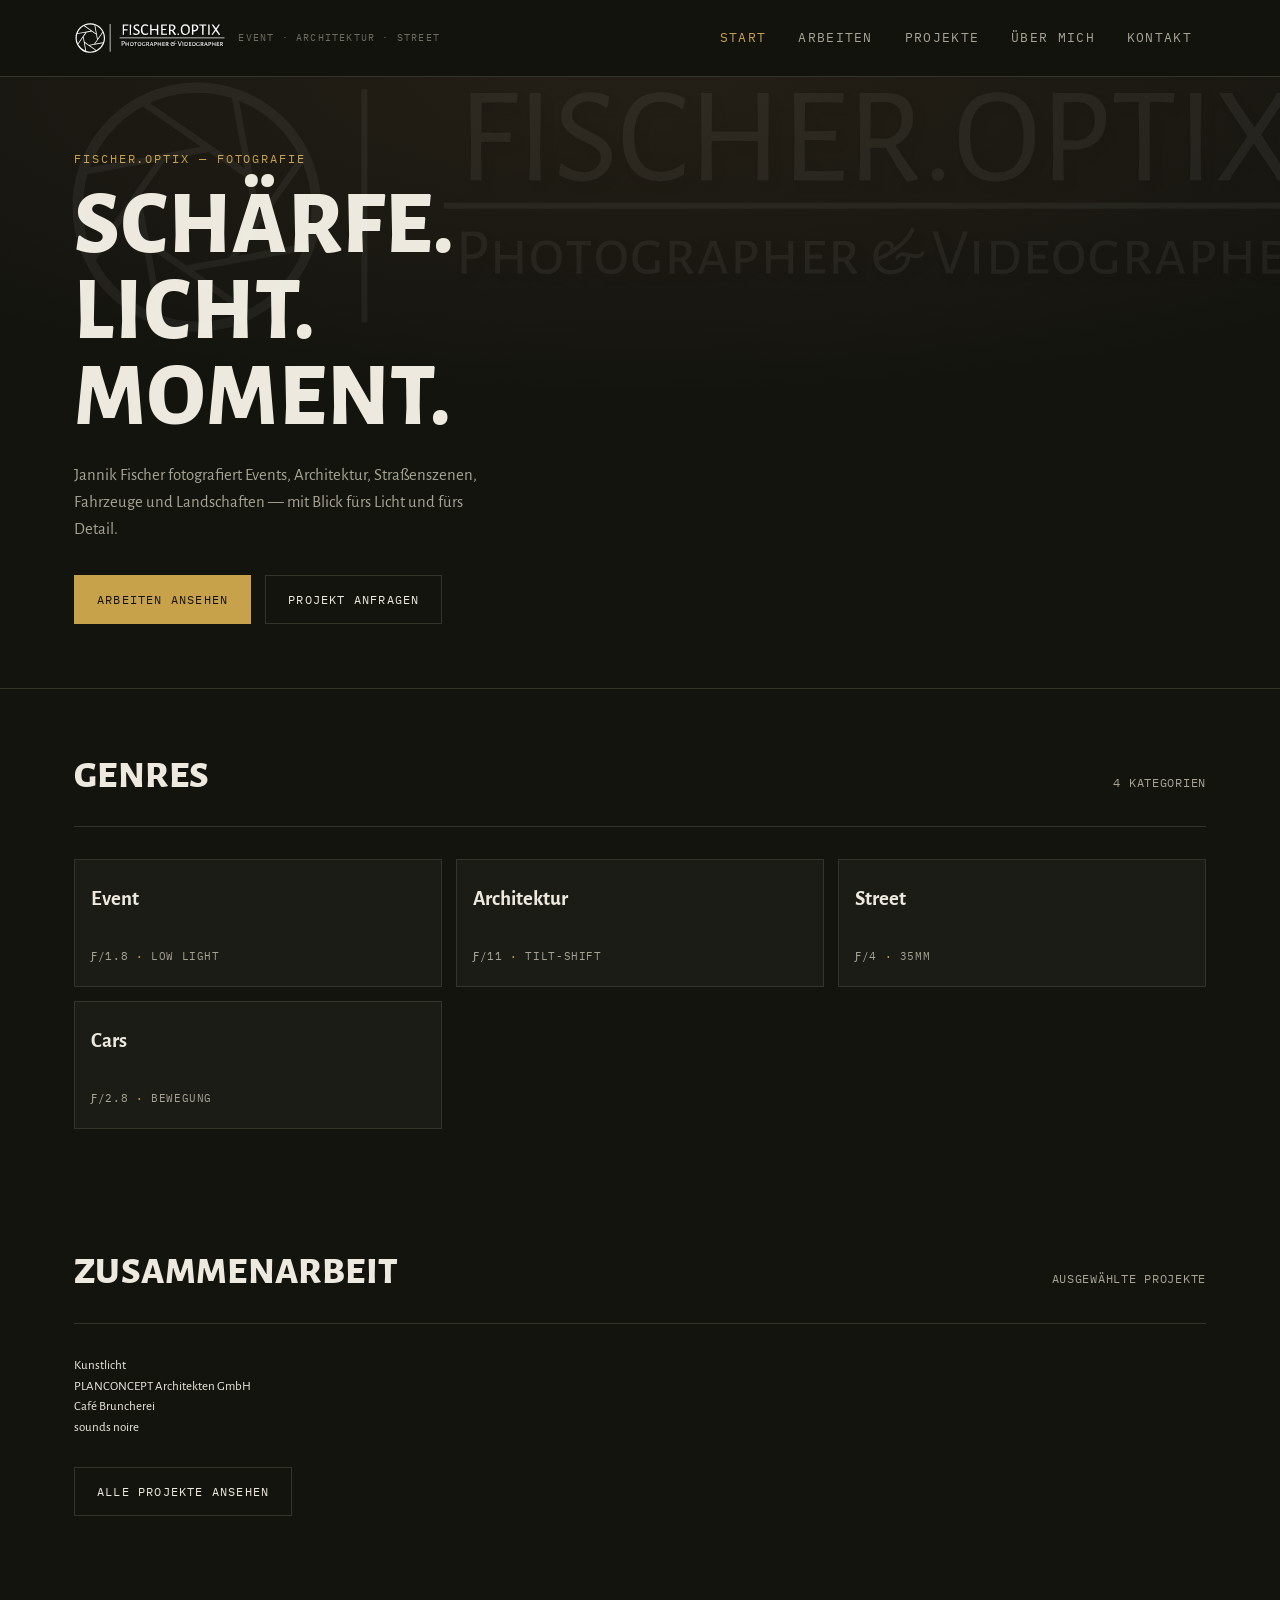
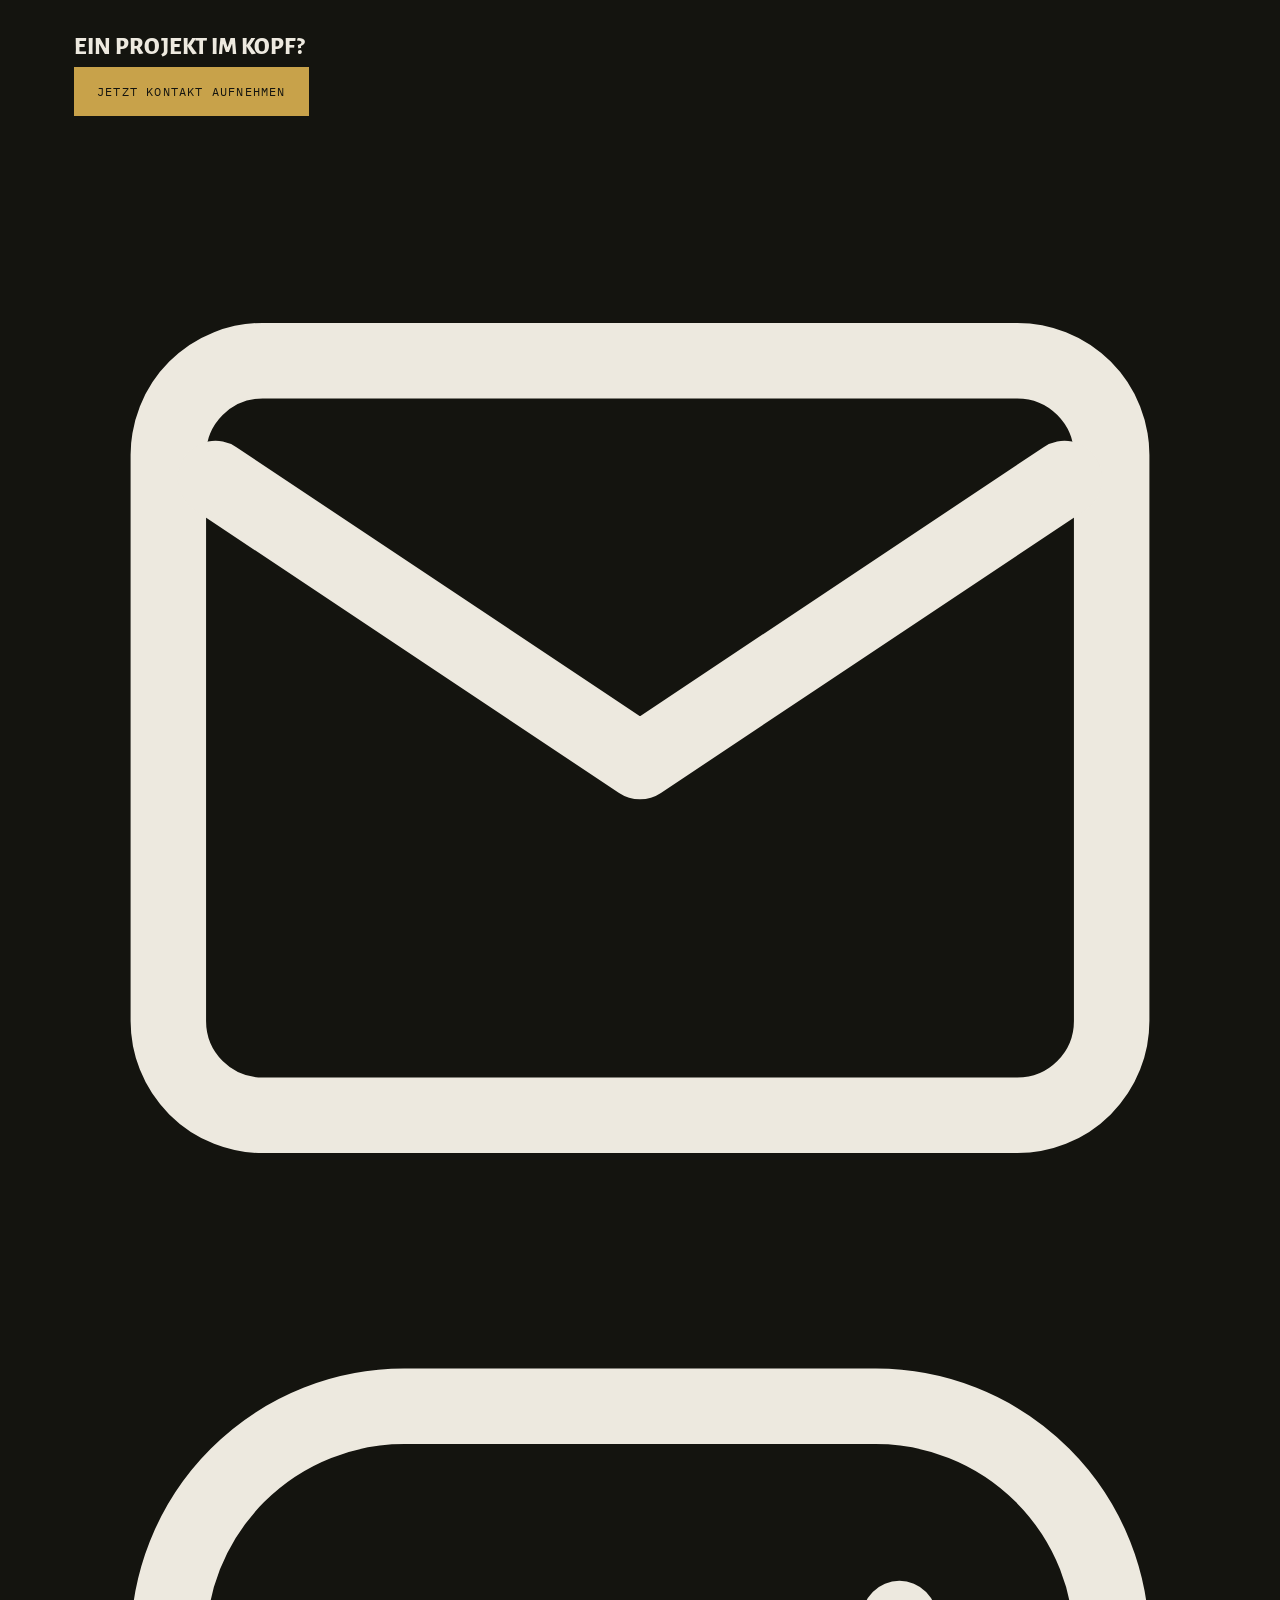
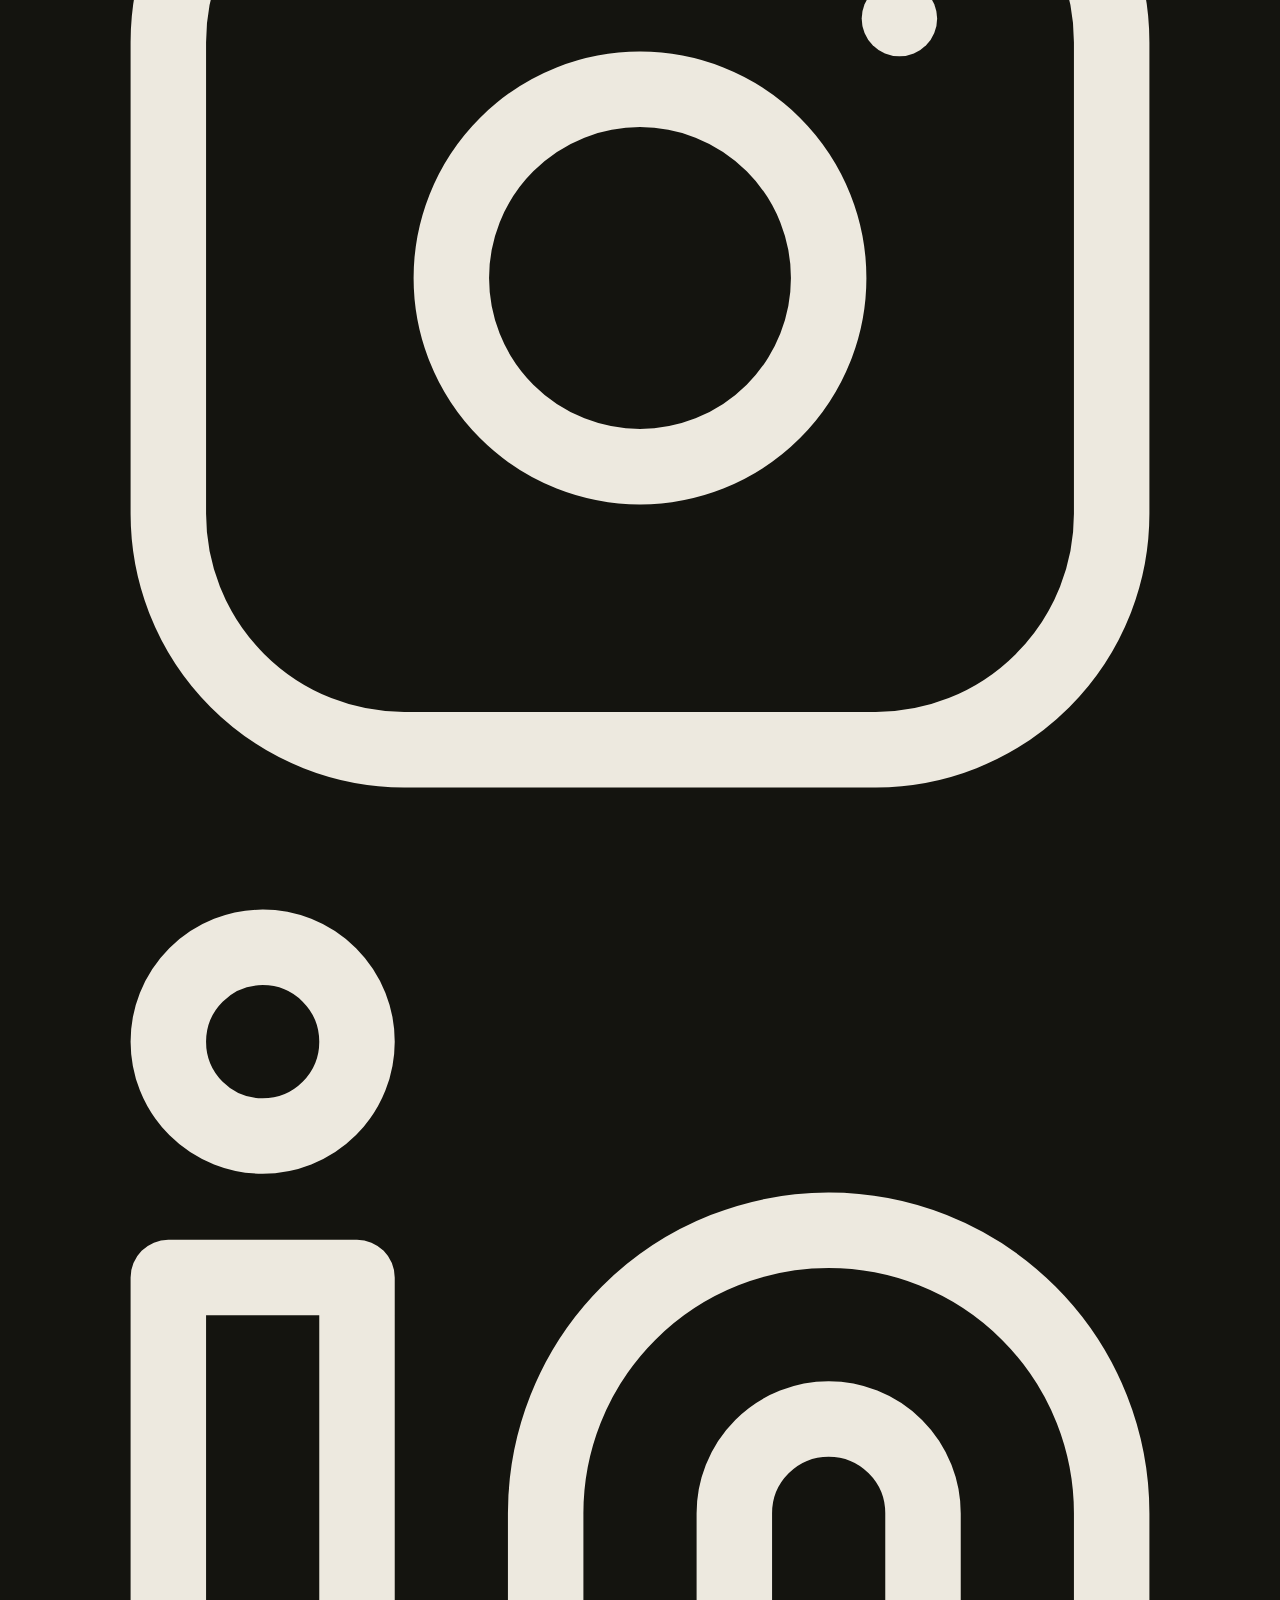
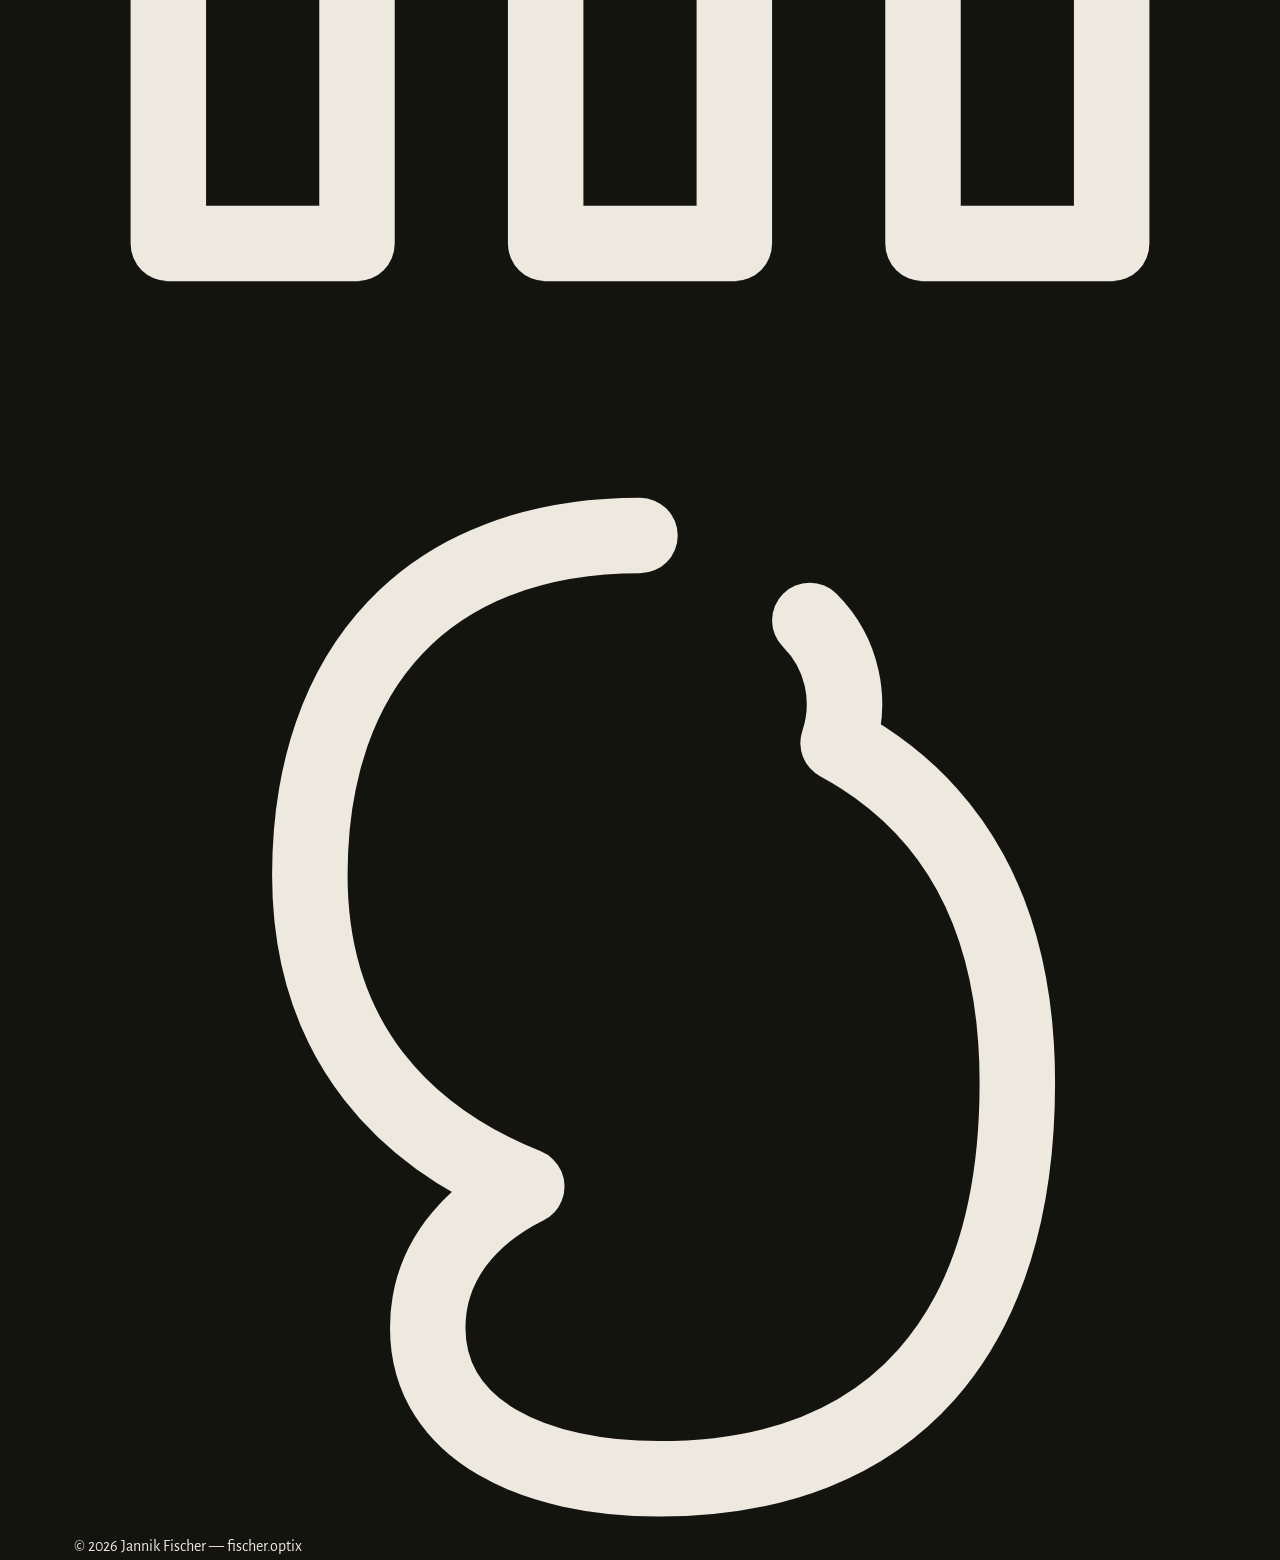
==== index.html @ 1a3ceac9 "Add files via upload" ====
<!doctype html>
<html lang="de">
<head>
  <meta charset="utf-8">
  <meta name="viewport" content="width=device-width, initial-scale=1">
  <title>fischer.optix — Fotografie von Jannik Fischer</title>
  <meta name="description" content="fischer.optix — Fotografie von Jannik Fischer: Event, Architektur, Street und Cars.">
  <link rel="preconnect" href="https://fonts.googleapis.com">
  <link rel="preconnect" href="https://fonts.gstatic.com" crossorigin>
  <link href="https://fonts.googleapis.com/css2?family=Alegreya+Sans:ital,wght@0,100;0,300;0,400;0,500;0,700;0,800;0,900;1,400&family=IBM+Plex+Mono:wght@400;500&display=swap" rel="stylesheet">
  <link rel="stylesheet" href="css/style.css">
</head>
<body>

  <header class="site-header">
    <div class="container">
      <a href="index.html" class="brand">
        <img class="brand-logo" src="images/logo.svg" alt="fischer.optix">
        <span class="brand-text">
          <span class="brand-tag">Event · Architektur · Street</span>
        </span>
      </a>
      <button class="nav-toggle" aria-expanded="false" aria-controls="site-nav">
        <span class="bars" aria-hidden="true"></span> Menü
      </button>
      <nav class="site-nav" id="site-nav">
        <ul>
          <li><a href="index.html" aria-current="page">Start</a></li>
          <li><a href="arbeiten.html">Arbeiten</a></li>
          <li><a href="projekte.html">Projekte</a></li>
          <li><a href="ueber-mich.html">Über mich</a></li>
          <li><a href="kontakt.html">Kontakt</a></li>
        </ul>
      </nav>
    </div>
  </header>

  <main>
    <section class="hero">
      <img class="brand-logo brand-logo--ghost" src="images/logo.svg" alt="" aria-hidden="true">
      <div class="container">
        <span class="eyebrow">fischer.optix — Fotografie</span>
        <h1>Schärfe.<br>Licht.<br>Moment.</h1>
        <p class="lede">Jannik Fischer fotografiert Events, Architektur, Straßenszenen, Fahrzeuge und Landschaften — mit Blick fürs Licht und fürs Detail.</p>
        <div class="btn-row">
          <a href="arbeiten.html" class="btn">Arbeiten ansehen</a>
          <a href="kontakt.html" class="btn btn--ghost">Projekt anfragen</a>
        </div>
      </div>
    </section>

    <section>
      <div class="container">
        <div class="section-head">
          <h2>Genres</h2>
          <span class="spec-tag">4 Kategorien</span>
        </div>
        <div class="genre-grid">
          <a class="genre-card reveal" href="arbeiten.html#event" data-preview='["images/event-karl-lauterbach-csd-koeln.jpg","images/event-ness-csd-koeln.jpg","images/event-blackbirds-toys2masters-01.jpg","images/event-blackbirds-toys2masters-02.jpg","images/event-blackbirds-toys2masters-03.jpg","images/event-studentstation-hamm-01.jpg","images/event-studentstation-hamm-02.jpg"]'>
            <span class="genre-card-media" aria-hidden="true"></span>
            <span class="name">Event</span>
            <span class="spec-tag">ƒ/1.8 <em>·</em> Low Light</span>
          </a>
          <a class="genre-card reveal" href="arbeiten.html#architektur" data-preview='["images/amsterdam-koeniglicher-palast.jpg","images/duesseldorf-rheinkniebruecke.jpg"]'>
            <span class="genre-card-media" aria-hidden="true"></span>
            <span class="name">Architektur</span>
            <span class="spec-tag">ƒ/11 <em>·</em> Tilt-Shift</span>
          </a>
          <a class="genre-card reveal" href="arbeiten.html#street" data-preview='["images/street-duesseldorf-kreuzherrenkirche.jpg","images/street-linie-3.jpg","images/street-rheinkirmes-01.jpg","images/street-rheinkirmes-02.jpg","images/street-alkmaar-01.jpg","images/street-alkmaar-02.jpg"]'>
            <span class="genre-card-media" aria-hidden="true"></span>
            <span class="name">Street</span>
            <span class="spec-tag">ƒ/4 <em>·</em> 35mm</span>
          </a>
          <a class="genre-card reveal" href="arbeiten.html#cars" data-preview='["images/cars-ford-gt.jpg","images/cars-toyota-mr2.jpg","images/cars-porsche-taycan.jpg","images/cars-spa-ferrari-296-gt3-777.jpg","images/cars-spa-ferrari-296-gt3-25.jpg","images/cars-spa-mclaren-720s-gt3-88.jpg","images/cars-spa-porsche-911-gt3r-911.jpg"]'>
            <span class="genre-card-media" aria-hidden="true"></span>
            <span class="name">Cars</span>
            <span class="spec-tag">ƒ/2.8 <em>·</em> Bewegung</span>
          </a>
        </div>
      </div>
    </section>

    <section>
      <div class="container">
        <div class="section-head">
          <h2>Zusammenarbeit</h2>
          <span class="spec-tag">Ausgewählte Projekte</span>
        </div>
        <ul class="footer-links reveal" style="gap: 28px; font-size: 13px;">
          <li>Kunstlicht</li>
          <li>PLANCONCEPT Architekten GmbH</li>
          <li>Café Bruncherei</li>
          <li>sounds noire</li>
        </ul>
        <div class="btn-row" style="margin-top: 28px;">
          <a href="projekte.html" class="btn btn--ghost">Alle Projekte ansehen</a>
        </div>
      </div>
    </section>

    <section class="cta-band">
      <div class="container">
        <h2>Ein Projekt im Kopf?</h2>
        <div class="btn-row">
          <a href="kontakt.html" class="btn">Jetzt Kontakt aufnehmen</a>
        </div>
      </div>
    </section>
  </main>

  <footer class="site-footer">
    <div class="container">
      <div class="footer-row">
        <div class="footer-links">
          <a href="mailto:info@fischer-optix.de" class="icon-link" aria-label="E-Mail"><svg class="icon" viewBox="0 0 24 24" fill="none" stroke="currentColor" stroke-width="1.6" stroke-linecap="round" stroke-linejoin="round" aria-hidden="true"><rect x="2" y="4" width="20" height="16" rx="2"/><path d="M3 6.5l9 6 9-6"/></svg></a>
          <a href="https://www.instagram.com/fischer.optix?igsh=MXhxdDRrNzY1bGJiaA%3D%3D&utm_source=qr" target="_blank" rel="noopener" aria-label="Instagram" class="icon-link"><svg class="icon" viewBox="0 0 24 24" fill="none" stroke="currentColor" stroke-width="1.6" stroke-linecap="round" stroke-linejoin="round" aria-hidden="true"><rect x="2" y="2" width="20" height="20" rx="5"/><circle cx="12" cy="12" r="4"/><line x1="17.5" y1="6.5" x2="17.5" y2="6.5"/></svg></a>
          <a href="https://www.linkedin.com/in/jannik-fischer-54ba6223a" target="_blank" rel="noopener" aria-label="LinkedIn" class="icon-link"><svg class="icon" viewBox="0 0 24 24" fill="none" stroke="currentColor" stroke-width="1.6" stroke-linecap="round" stroke-linejoin="round" aria-hidden="true"><path d="M16 8a6 6 0 0 1 6 6v7h-4v-7a2 2 0 0 0-4 0v7h-4v-7a6 6 0 0 1 6-6z"/><rect x="2" y="9" width="4" height="12"/><circle cx="4" cy="4" r="2"/></svg></a>
          <a href="https://www.threads.com/@fischer.optix?igshid=NTc4MTIwNjQ2YQ==" target="_blank" rel="noopener" aria-label="Threads" class="icon-link"><svg class="icon" viewBox="0 0 24 24" fill="none" stroke="currentColor" stroke-width="1.6" stroke-linecap="round" stroke-linejoin="round" aria-hidden="true"><path d="M12 3c-4.5 0-7 2.8-7 7.2 0 3.6 2.1 5.6 4.6 6.6-1.2.6-2.1 1.6-2.1 3 0 2.2 2.3 3.2 4.9 3.2 5 0 7.6-3.1 7.6-8.4 0-3.6-1.4-5.9-3.8-7.2.3-.9.1-1.9-.6-2.6"/></svg></a>
        </div>
        <div class="footer-fine">© 2026 Jannik Fischer — fischer.optix</div>
      </div>
    </div>
  </footer>

  <script src="js/main.js"></script>
</body>
</html>
---- css/style.css ----
/* ============================================
   FISCHER OPTIX — Stylesheet
   Design tokens
   ============================================ */
:root {
  --color-bg: #14140f;
  --color-bg-alt: #1c1c16;
  --color-bg-raised: #232219;
  --color-fg: #ede9df;
  --color-fg-dim: #a8a495;
  --color-fg-faint: #6f6c60;
  --color-accent: #c8a24a;
  --color-accent-dim: #8a723a;
  --color-line: #35342a;

  --font-display: "Alegreya Sans", -apple-system, BlinkMacSystemFont, sans-serif;
  --font-body: "Alegreya Sans", -apple-system, BlinkMacSystemFont, sans-serif;
  --font-mono: "IBM Plex Mono", "SFMono-Regular", Consolas, monospace;

  --container: 1180px;
  --gutter: 24px;
}

/* ============================================
   Reset
   ============================================ */
*, *::before, *::after { box-sizing: border-box; }
html { scroll-behavior: smooth; }
@media (prefers-reduced-motion: reduce) {
  html { scroll-behavior: auto; }
  *, *::before, *::after { animation-duration: 0.01ms !important; transition-duration: 0.01ms !important; }
}
body {
  margin: 0;
  background: var(--color-bg);
  color: var(--color-fg);
  font-family: var(--font-body);
  font-size: 16px;
  line-height: 1.6;
  -webkit-font-smoothing: antialiased;
}
img { max-width: 100%; display: block; }
a { color: inherit; text-decoration: none; }
ul { list-style: none; margin: 0; padding: 0; }
h1, h2, h3, h4 { margin: 0; font-family: var(--font-display); font-weight: 800; text-transform: uppercase; letter-spacing: 0.01em; }
p { margin: 0; }
button { font-family: inherit; }

.container {
  max-width: var(--container);
  margin: 0 auto;
  padding: 0 var(--gutter);
}

a:focus-visible, button:focus-visible {
  outline: 2px solid var(--color-accent);
  outline-offset: 3px;
}

/* ============================================
   Brand logo
   ============================================ */
.brand-logo {
  height: 30px;
  width: auto;
  display: block;
  transition: transform 0.5s cubic-bezier(.2,.8,.2,1);
}
a.brand:hover .brand-logo {
  transform: rotate(-6deg) scale(1.06);
}
.brand-logo--ghost {
  position: absolute;
  height: 420px;
  width: auto;
  opacity: 0.05;
  top: -80px;
  right: -60px;
  pointer-events: none;
}

/* ============================================
   Header / Nav
   ============================================ */
.site-header {
  position: sticky;
  top: 0;
  z-index: 40;
  background: rgba(20, 20, 15, 0.88);
  backdrop-filter: blur(6px);
  border-bottom: 1px solid var(--color-line);
}
.site-header .container {
  display: flex;
  align-items: center;
  justify-content: space-between;
  min-height: 76px;
}
.brand {
  display: flex;
  align-items: center;
  gap: 12px;
}
.brand-text {
  display: flex;
  flex-direction: column;
  line-height: 1.05;
}
.brand-name {
  font-family: var(--font-display);
  font-weight: 800;
  font-size: 22px;
  letter-spacing: 0.03em;
}
.brand-tag {
  font-family: var(--font-mono);
  font-size: 10px;
  letter-spacing: 0.12em;
  color: var(--color-fg-faint);
  text-transform: uppercase;
}
.nav-toggle {
  display: inline-flex;
  align-items: center;
  gap: 8px;
  background: none;
  border: 1px solid var(--color-line);
  color: var(--color-fg);
  padding: 8px 12px;
  font-family: var(--font-mono);
  font-size: 11px;
  letter-spacing: 0.1em;
  text-transform: uppercase;
  cursor: pointer;
}
.nav-toggle .bars { width: 16px; height: 10px; position: relative; }
.nav-toggle .bars::before, .nav-toggle .bars::after {
  content: "";
  position: absolute; left: 0; right: 0; height: 1.5px; background: var(--color-fg);
}
.nav-toggle .bars::before { top: 0; }
.nav-toggle .bars::after { bottom: 0; }

.site-nav {
  display: none;
}
.site-nav.is-open { display: block; }
.site-nav ul {
  display: flex;
  flex-direction: column;
  border-top: 1px solid var(--color-line);
}
.site-nav a {
  display: block;
  padding: 16px var(--gutter);
  font-family: var(--font-mono);
  font-size: 13px;
  letter-spacing: 0.1em;
  text-transform: uppercase;
  border-bottom: 1px solid var(--color-line);
  color: var(--color-fg-dim);
}
.site-nav a[aria-current="page"], .site-nav a:hover { color: var(--color-accent); }

@media (min-width: 860px) {
  .nav-toggle { display: none; }
  .site-nav { display: block; }
  .site-nav ul { flex-direction: row; border-top: none; gap: 4px; }
  .site-nav a { border-bottom: none; padding: 10px 14px; }
}

/* ============================================
   Buttons
   ============================================ */
.btn {
  display: inline-flex;
  align-items: center;
  gap: 10px;
  padding: 14px 22px;
  font-family: var(--font-mono);
  font-size: 12px;
  letter-spacing: 0.1em;
  text-transform: uppercase;
  border: 1px solid var(--color-accent);
  color: var(--color-bg);
  background: var(--color-accent);
  transition: transform 0.2s ease, background 0.2s ease, color 0.2s ease;
}
.btn:hover { background: transparent; color: var(--color-accent); }
.btn--ghost {
  background: transparent;
  color: var(--color-fg);
  border-color: var(--color-line);
}
.btn--ghost:hover { border-color: var(--color-accent); color: var(--color-accent); }
.btn-row { display: flex; flex-wrap: wrap; gap: 14px; }

/* ============================================
   Eyebrow / spec-tag (mono metadata labels)
   ============================================ */
.eyebrow {
  font-family: var(--font-mono);
  font-size: 12px;
  letter-spacing: 0.16em;
  text-transform: uppercase;
  color: var(--color-accent);
  display: block;
  margin-bottom: 14px;
}
.spec-tag {
  font-family: var(--font-mono);
  font-size: 12px;
  letter-spacing: 0.06em;
  color: var(--color-fg-dim);
  text-transform: uppercase;
}
.spec-tag em {
  font-style: normal;
  color: var(--color-accent);
}

/* ============================================
   Hero
   ============================================ */
.hero {
  position: relative;
  overflow: hidden;
  background: radial-gradient(ellipse 120% 80% at 50% 0%, #241f16 0%, var(--color-bg) 65%);
  padding: 72px 0 64px;
  border-bottom: 1px solid var(--color-line);
}
.hero h1 {
  font-size: clamp(2.6rem, 9vw, 5.6rem);
  line-height: 0.96;
  margin: 0 0 22px;
  max-width: 14ch;
}
.hero p.lede {
  font-size: 1.05rem;
  color: var(--color-fg-dim);
  max-width: 46ch;
  margin-bottom: 32px;
}
.page-hero {
  position: relative;
  overflow: hidden;
  padding: 56px 0 40px;
  border-bottom: 1px solid var(--color-line);
  background: radial-gradient(ellipse 120% 80% at 50% 0%, #201b13 0%, var(--color-bg) 65%);
}
.page-hero h1 { font-size: clamp(2.2rem, 7vw, 3.6rem); max-width: 18ch; }
.page-hero p.lede { color: var(--color-fg-dim); max-width: 56ch; margin-top: 16px; }

/* ============================================
   Sections / rhythm
   ============================================ */
section { padding: 56px 0; }
.section-head {
  display: flex;
  flex-wrap: wrap;
  align-items: baseline;
  justify-content: space-between;
  gap: 12px;
  margin-bottom: 32px;
  border-bottom: 1px solid var(--color-line);
  padding-bottom: 20px;
}
.section-head h2 { font-size: clamp(1.6rem, 4vw, 2.4rem); }

/* ============================================
   Genre grid (home + arbeiten index)
   ============================================ */
.genre-grid {
  display: grid;
  grid-template-columns: repeat(2, 1fr);
  gap: 14px;
}
@media (min-width: 640px) { .genre-grid { grid-template-columns: repeat(3, 1fr); } }

.genre-card {
  position: relative;
  overflow: hidden;
  border: 1px solid var(--color-line);
  background: var(--color-bg-alt);
  padding: 22px 16px;
  min-height: 128px;
  display: flex;
  flex-direction: column;
  justify-content: space-between;
  transition: border-color 0.25s ease, transform 0.25s ease;
}
.genre-card:hover { border-color: var(--color-accent); transform: translateY(-3px); }
.genre-card .name,
.genre-card .spec-tag { position: relative; z-index: 2; }
.genre-card .name { font-family: var(--font-display); font-weight: 700; font-size: 1.3rem; }
.genre-card .spec-tag { font-size: 10.5px; }

/* Hover image preview layer */
.genre-card-media {
  position: absolute;
  inset: 0;
  z-index: 1;
  background-color: var(--color-bg-alt);
  background-size: cover;
  background-position: center;
  opacity: 0;
  transition: opacity 0.4s ease;
  pointer-events: none;
}
.genre-card-media::after {
  content: "";
  position: absolute;
  inset: 0;
  background: linear-gradient(to top, rgba(20,20,15,0.86) 0%, rgba(20,20,15,0.45) 45%, rgba(20,20,15,0.55) 100%);
}
.genre-card.is-previewing .genre-card-media { opacity: 1; }

/* ============================================
   Placeholder frame (contact-sheet register marks)
   ============================================ */
.frame {
  position: relative;
  aspect-ratio: 4 / 5;
  background-color: var(--color-bg-alt);
  display: flex;
  align-items: center;
  justify-content: center;
  text-align: center;
  padding: 14px;
  background-image:
    linear-gradient(var(--color-line) 2px, transparent 2px),
    linear-gradient(90deg, var(--color-line) 2px, transparent 2px),
    linear-gradient(var(--color-line) 2px, transparent 2px),
    linear-gradient(90deg, var(--color-line) 2px, transparent 2px),
    linear-gradient(var(--color-line) 2px, transparent 2px),
    linear-gradient(90deg, var(--color-line) 2px, transparent 2px),
    linear-gradient(var(--color-line) 2px, transparent 2px),
    linear-gradient(90deg, var(--color-line) 2px, transparent 2px);
  background-repeat: no-repeat;
  background-size:
    16px 2px, 2px 16px, 16px 2px, 2px 16px,
    16px 2px, 2px 16px, 16px 2px, 2px 16px;
  background-position:
    top 14px left 14px, top 14px left 14px,
    top 14px right 14px, top 14px right 14px,
    bottom 14px left 14px, bottom 14px left 14px,
    bottom 14px right 14px, bottom 14px right 14px;
}
.frame--wide { aspect-ratio: 16 / 10; }
.frame--square { aspect-ratio: 1 / 1; }
.frame--portrait { aspect-ratio: 2 / 3; }
.frame .frame-label {
  font-family: var(--font-mono);
  font-size: 10.5px;
  letter-spacing: 0.08em;
  text-transform: uppercase;
  color: var(--color-fg-faint);
}
.frame img {
  position: absolute;
  inset: 0;
  width: 100%;
  height: 100%;
  object-fit: cover;
}
.frame-caption {
  position: absolute;
  z-index: 2;
  bottom: 14px;
  left: 14px;
  right: 14px;
  font-family: var(--font-mono);
  font-size: 10.5px;
  letter-spacing: 0.06em;
  text-transform: uppercase;
  color: var(--color-fg);
  background: rgba(20, 20, 15, 0.72);
  padding: 5px 8px;
  display: inline-block;
  width: fit-content;
}
a.frame-caption:hover { color: var(--color-accent); }
.frame-grid {

/* ============================================
   Work sections (Arbeiten)
   ============================================ */
.work-nav {
  position: sticky;
  top: 76px;
  z-index: 30;
  background: var(--color-bg);
  border-bottom: 1px solid var(--color-line);
  overflow-x: auto;
  white-space: nowrap;
}
.work-nav .container { display: flex; gap: 6px; padding-top: 12px; padding-bottom: 12px; }
.work-nav button {
  background: transparent;
  border: 1px solid var(--color-line);
  color: var(--color-fg-dim);
  font-family: var(--font-mono);
  font-size: 11px;
  letter-spacing: 0.08em;
  text-transform: uppercase;
  padding: 8px 14px;
  cursor: pointer;
  flex: none;
}
.work-nav button:hover { color: var(--color-fg); }
.work-nav button.is-active { color: var(--color-bg); background: var(--color-accent); border-color: var(--color-accent); }

.work-section { padding: 48px 0; border-bottom: 1px solid var(--color-line); }
.work-section:last-child { border-bottom: none; }
.work-section .section-head h2 { font-size: clamp(1.8rem, 5vw, 3rem); }

/* ============================================
   Collaboration / project blocks (Projekte page)
   ============================================ */
.project-block {
  display: grid;
  gap: 28px;
  padding: 48px 0;
  border-bottom: 1px solid var(--color-line);
}
.project-block:last-child { border-bottom: none; }
@media (min-width: 860px) {
  .project-block { grid-template-columns: 1fr 1fr; align-items: center; gap: 48px; }
  .project-block--reverse .project-media { order: 2; }
}
.project-copy h3 { font-size: clamp(1.5rem, 4vw, 2.2rem); margin-bottom: 14px; }
.project-copy p { color: var(--color-fg-dim); margin-bottom: 18px; }
.project-copy .btn-row { margin-top: 6px; }
.video-frame {
  position: relative;
  width: 100%;
  aspect-ratio: 16 / 9;
  border: 1px solid var(--color-line);
  background: var(--color-bg-alt);
}
.video-frame iframe { width: 100%; height: 100%; border: 0; }

/* ============================================
   Project photo galleries (Projekte page)
   ============================================ */
.project-full {
  padding: 48px 0;
  border-bottom: 1px solid var(--color-line);
}
.project-full:last-child { border-bottom: none; }
.project-full-head { max-width: 68ch; margin-bottom: 24px; }
.project-full-head h3 { font-size: clamp(1.5rem, 4vw, 2.2rem); margin-bottom: 14px; }
.project-full-head p { color: var(--color-fg-dim); margin-bottom: 14px; }
.photo-grid {
  display: grid;
  grid-template-columns: repeat(2, 1fr);
  gap: 10px;
}
@media (min-width: 640px) { .photo-grid { grid-template-columns: repeat(3, 1fr); } }
.photo-grid img {
  width: 100%;
  height: 100%;
  aspect-ratio: 4 / 5;
  object-fit: cover;
  display: block;
  border: 1px solid var(--color-line);
}
.photo-grid img:nth-child(3n+1) { aspect-ratio: 1 / 1; }

.partner-logos {
  display: flex;
  flex-wrap: wrap;
  align-items: center;
  gap: 48px;
}
.partner-logos a {
  display: inline-flex;
  align-items: center;
  opacity: 0.72;
  transition: opacity 0.2s ease;
}
.partner-logos a:hover { opacity: 1; }
.partner-logos img {
  height: 34px;
  width: auto;
  display: block;
}

/* ============================================
   About page
   ============================================ */
.about-layout {
  display: grid;
  gap: 32px;
}
@media (min-width: 860px) {
  .about-layout { grid-template-columns: 0.8fr 1.2fr; align-items: start; gap: 56px; }
}
.about-copy p { margin-bottom: 18px; color: var(--color-fg-dim); }
.draft-flag {
  display: inline-block;
  font-family: var(--font-mono);
  font-size: 10.5px;
  letter-spacing: 0.1em;
  text-transform: uppercase;
  color: var(--color-bg);
  background: var(--color-accent);
  padding: 3px 8px;
  margin-bottom: 16px;
}
.skills-list {
  margin-top: 28px;
  border-top: 1px solid var(--color-line);
  padding-top: 20px;
}
.skills-list li {
  display: flex;
  justify-content: space-between;
  padding: 10px 0;
  border-bottom: 1px solid var(--color-line);
  font-family: var(--font-mono);
  font-size: 12.5px;
  letter-spacing: 0.04em;
  text-transform: uppercase;
  color: var(--color-fg-dim);
}
.skills-list li span:last-child { color: var(--color-accent); }

/* ============================================
   Contact page
   ============================================ */
.contact-grid {
  display: grid;
  gap: 40px;
}
@media (min-width: 860px) {
  .contact-grid { grid-template-columns: 1fr 1fr; }
}
.contact-card {
  border: 1px solid var(--color-line);
  padding: 28px;
  background: var(--color-bg-alt);
}
.contact-email {
  font-family: var(--font-display);
  font-weight: 700;
  font-size: clamp(1.4rem, 4vw, 2rem);
  word-break: break-word;
  color: var(--color-accent);
  display: inline-block;
  margin: 10px 0 20px;
}
.social-list { display: flex; flex-direction: column; gap: 10px; margin-top: 8px; }
.social-list a {
  font-family: var(--font-mono);
  font-size: 13px;
  letter-spacing: 0.06em;
  text-transform: uppercase;
  color: var(--color-fg-dim);
  border-bottom: 1px solid var(--color-line);
  padding-bottom: 10px;
}
.social-list a:hover { color: var(--color-accent); }

.contact-form { display: flex; flex-direction: column; gap: 16px; }
.field { display: flex; flex-direction: column; gap: 8px; }
.field label {
  font-family: var(--font-mono);
  font-size: 11px;
  letter-spacing: 0.08em;
  text-transform: uppercase;
  color: var(--color-fg-dim);
}
.field input, .field textarea {
  background: var(--color-bg);
  border: 1px solid var(--color-line);
  color: var(--color-fg);
  padding: 12px 14px;
  font-family: var(--font-body);
  font-size: 15px;
}
.field input:focus, .field textarea:focus { outline: none; border-color: var(--color-accent); }
.form-note { font-size: 12.5px; color: var(--color-fg-faint); }

.icon-link {
  display: inline-flex;
  align-items: center;
  gap: 8px;
}
.icon {
  width: 15px;
  height: 15px;
  flex-shrink: 0;
}
.footer-links .icon-link { padding: 2px 0; }
.footer-links .icon { width: 14px; height: 14px; }

/* ============================================
   Gallery preview (homepage)
   ============================================ */
/* ============================================
   CTA band
   ============================================ */
.cta-band {
  border-top: 1px solid var(--color-line);
  border-bottom: 1px solid var(--color-line);
  padding: 56px 0;
  text-align: left;
}
.cta-band h2 { font-size: clamp(1.8rem, 6vw, 3.2rem); max-width: 16ch; margin-bottom: 22px; }

/* ============================================
   Footer
   ============================================ */
.site-footer { padding: 40px 0; }
.site-footer .container {
  display: flex;
  flex-direction: column;
  gap: 20px;
  border-top: 1px solid var(--color-line);
  padding-top: 28px;
}
.footer-row { display: flex; flex-wrap: wrap; justify-content: space-between; gap: 16px; }
.footer-links { display: flex; flex-wrap: wrap; gap: 18px; }
.footer-links a {
  font-family: var(--font-mono);
  font-size: 12px;
  letter-spacing: 0.06em;
  text-transform: uppercase;
  color: var(--color-fg-dim);
}
.footer-links a:hover { color: var(--color-accent); }
.footer-fine { font-family: var(--font-mono); font-size: 11px; color: var(--color-fg-faint); }

/* ============================================
   Reveal-on-scroll
   ============================================ */
.reveal { opacity: 0; transform: translateY(16px); transition: opacity 0.6s ease, transform 0.6s ease; }
.reveal.is-visible { opacity: 1; transform: translateY(0); }
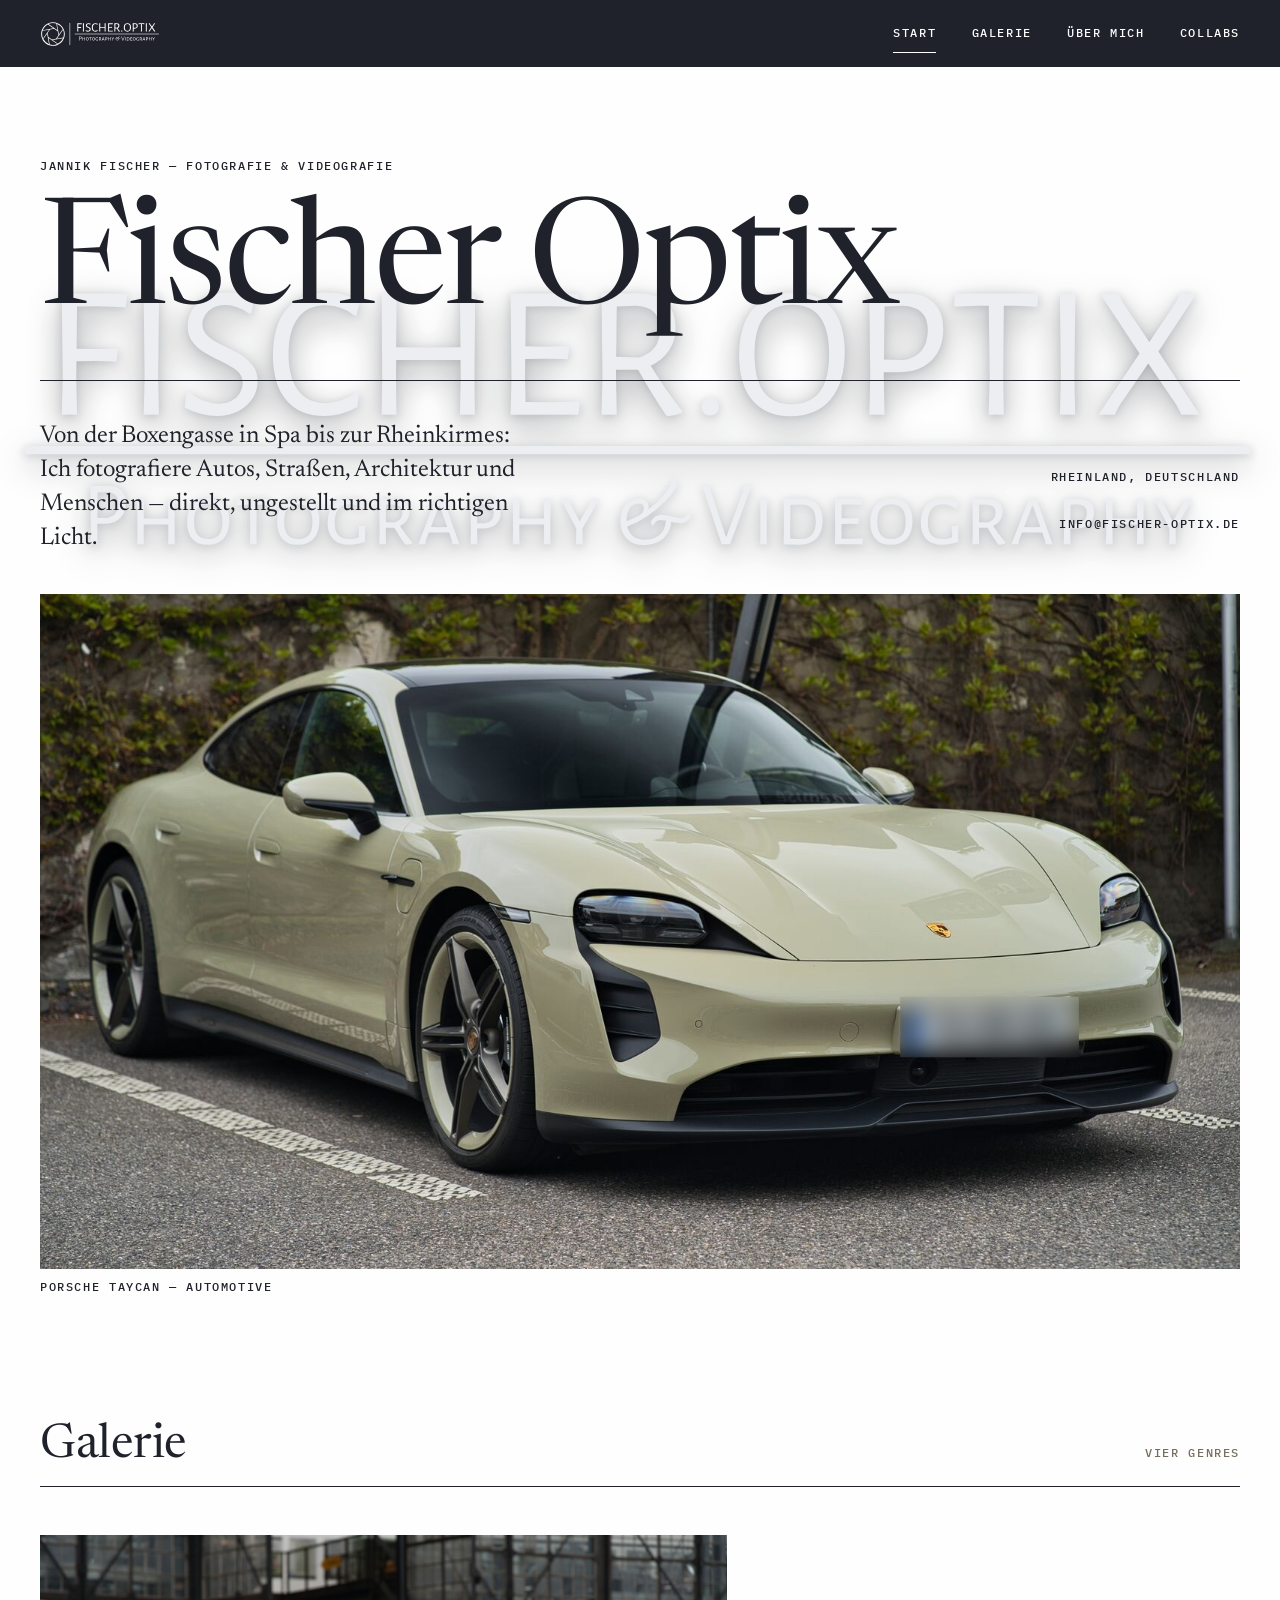
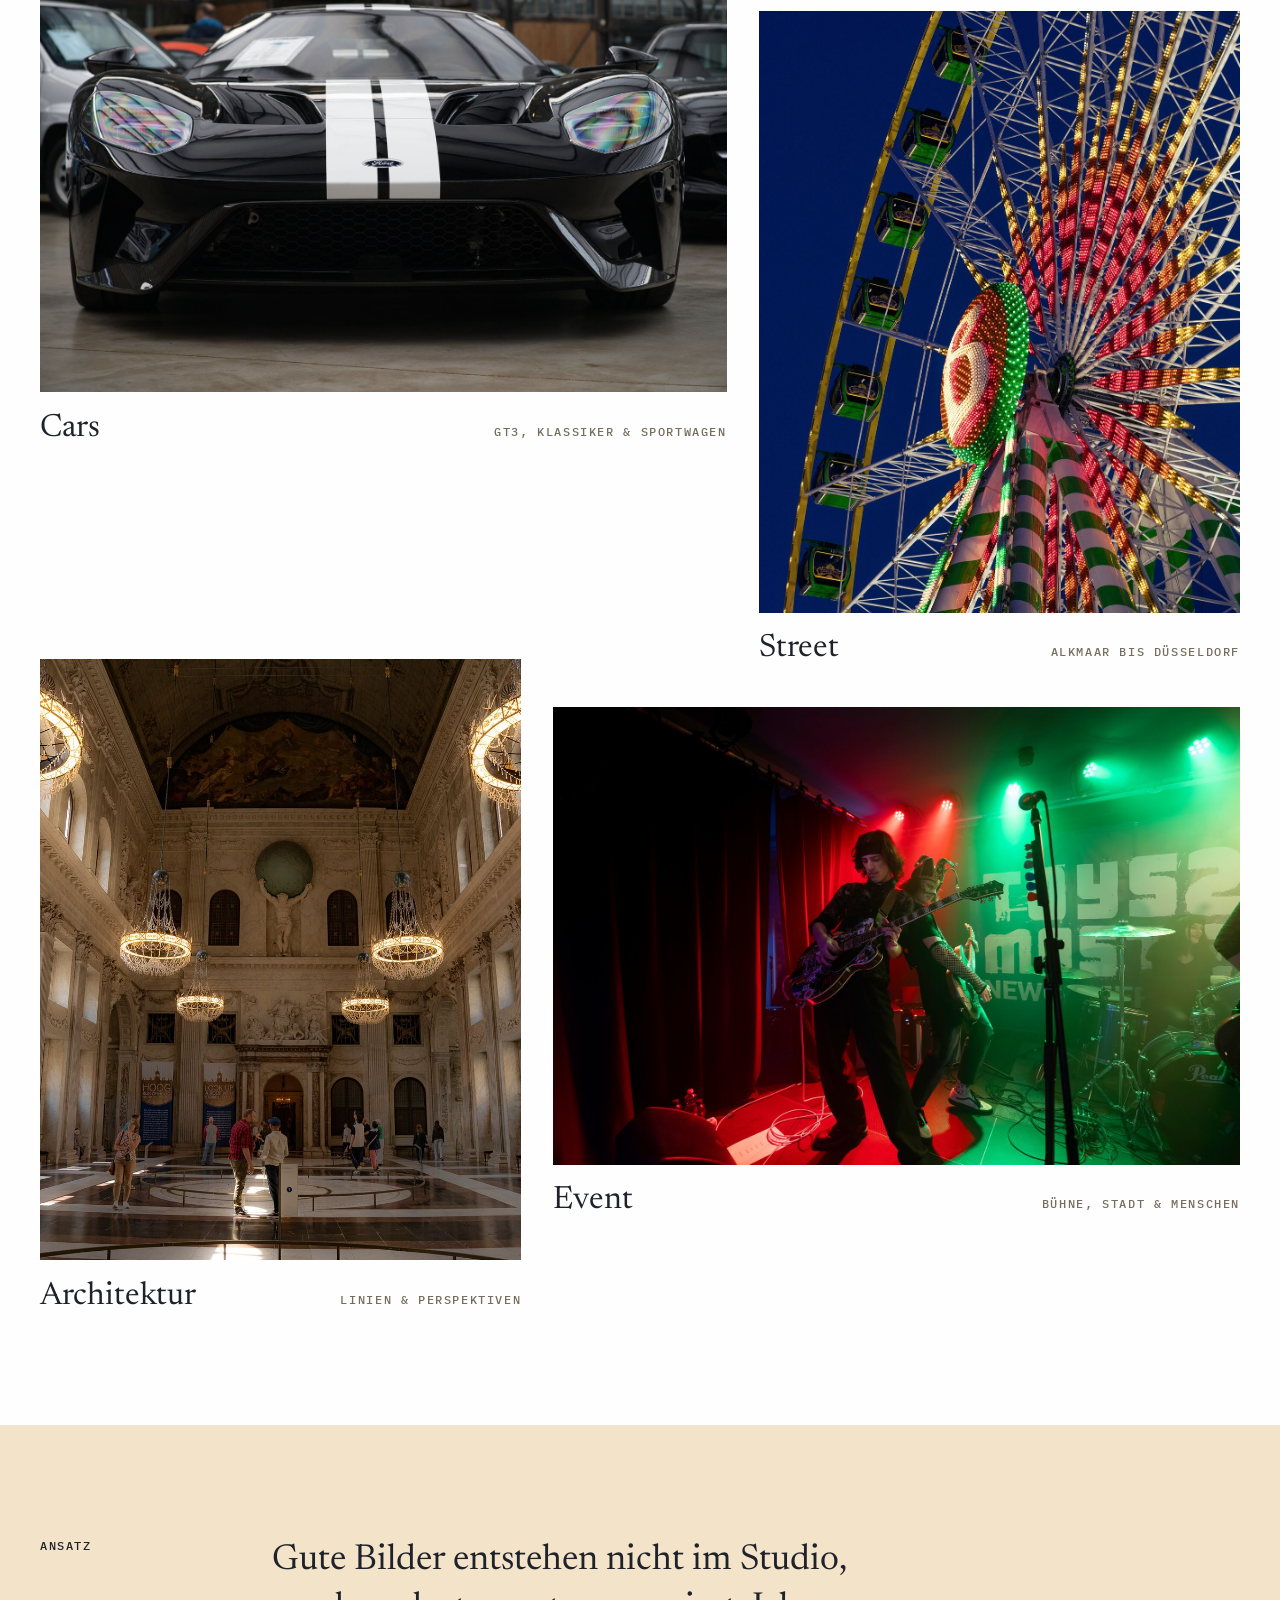
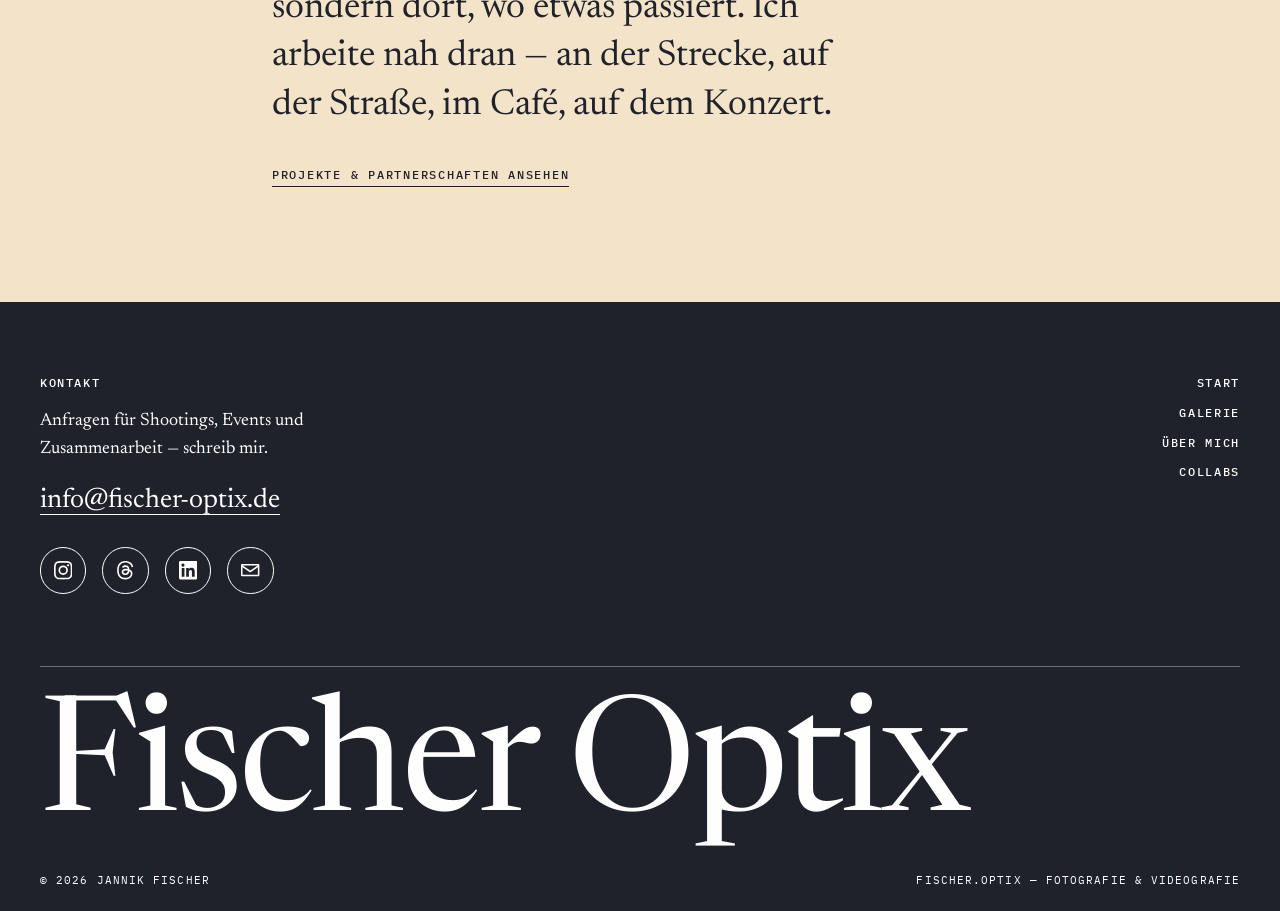
==== commit 73cf00f8: "Add files via upload" ====
--- a/index.html
+++ b/index.html
@@ -1,127 +1,160 @@
-<!doctype html>
+<!DOCTYPE html>
 <html lang="de">
 <head>
   <meta charset="utf-8">
   <meta name="viewport" content="width=device-width, initial-scale=1">
-  <title>fischer.optix — Fotografie von Jannik Fischer</title>
-  <meta name="description" content="fischer.optix — Fotografie von Jannik Fischer: Event, Architektur, Street und Cars.">
+  <title>Fischer Optix — Fotografie &amp; Videografie | Jannik Fischer</title>
+  <meta name="description" content="Fischer Optix — Fotografie und Videografie von Jannik Fischer. Cars, Street, Architektur und Events, von der Boxengasse in Spa bis zur Rheinkirmes.">
   <link rel="preconnect" href="https://fonts.googleapis.com">
   <link rel="preconnect" href="https://fonts.gstatic.com" crossorigin>
-  <link href="https://fonts.googleapis.com/css2?family=Alegreya+Sans:ital,wght@0,100;0,300;0,400;0,500;0,700;0,800;0,900;1,400&family=IBM+Plex+Mono:wght@400;500&display=swap" rel="stylesheet">
+  <link href="https://fonts.googleapis.com/css2?family=IBM+Plex+Mono:wght@400;500&family=Newsreader:ital,opsz,wght@0,6..72,400;0,6..72,500;1,6..72,400&display=swap" rel="stylesheet">
   <link rel="stylesheet" href="css/style.css">
 </head>
 <body>
 
   <header class="site-header">
-    <div class="container">
-      <a href="index.html" class="brand">
-        <img class="brand-logo" src="images/logo.svg" alt="fischer.optix">
-        <span class="brand-text">
-          <span class="brand-tag">Event · Architektur · Street</span>
-        </span>
+    <div class="site-header__inner">
+      <a class="site-header__logo" href="index.html" aria-label="Fischer Optix — zur Startseite">
+        <img src="assets/logo/fischer-optix-white.svg" alt="Fischer Optix — Photography &amp; Videography">
       </a>
-      <button class="nav-toggle" aria-expanded="false" aria-controls="site-nav">
-        <span class="bars" aria-hidden="true"></span> Menü
+      <button class="nav-toggle" type="button" aria-expanded="false" aria-controls="site-nav" aria-label="Menü öffnen">
+        <span></span><span></span><span></span>
       </button>
-      <nav class="site-nav" id="site-nav">
-        <ul>
-          <li><a href="index.html" aria-current="page">Start</a></li>
-          <li><a href="arbeiten.html">Arbeiten</a></li>
-          <li><a href="projekte.html">Projekte</a></li>
-          <li><a href="ueber-mich.html">Über mich</a></li>
-          <li><a href="kontakt.html">Kontakt</a></li>
-        </ul>
+      <nav class="site-nav" id="site-nav" aria-label="Hauptnavigation">
+        <a href="index.html" aria-current="page">Start</a>
+        <a href="gallery.html">Galerie</a>
+        <a href="about.html">Über mich</a>
+        <a href="collabs.html">Collabs</a>
       </nav>
     </div>
   </header>
 
+  <div class="bg-wordmark" aria-hidden="true">
+    <img src="assets/logo/fischer-optix-wordmark-grey.svg" alt="">
+  </div>
+
   <main>
-    <section class="hero">
-      <img class="brand-logo brand-logo--ghost" src="images/logo.svg" alt="" aria-hidden="true">
-      <div class="container">
-        <span class="eyebrow">fischer.optix — Fotografie</span>
-        <h1>Schärfe.<br>Licht.<br>Moment.</h1>
-        <p class="lede">Jannik Fischer fotografiert Events, Architektur, Straßenszenen, Fahrzeuge und Landschaften — mit Blick fürs Licht und fürs Detail.</p>
-        <div class="btn-row">
-          <a href="arbeiten.html" class="btn">Arbeiten ansehen</a>
-          <a href="kontakt.html" class="btn btn--ghost">Projekt anfragen</a>
+
+    <section class="hero wrap">
+      <p class="label">Jannik Fischer — Fotografie &amp; Videografie</p>
+      <h1 class="wordmark hero__title">Fischer Optix</h1>
+      <div class="hero__row">
+        <p>Von der Boxengasse in Spa bis zur Rheinkirmes: Ich fotografiere Autos, Straßen, Architektur und Menschen — direkt, ungestellt und im richtigen Licht.</p>
+        <div class="hero__meta">
+          <span class="label">Rheinland, Deutschland</span>
+          <span class="label"><a href="mailto:info@fischer-optix.de" style="text-decoration:none">info@fischer-optix.de</a></span>
+        </div>
+      </div>
+      <figure class="hero__figure reveal">
+        <img src="assets/img/car/cars-porsche-taycan.jpg" alt="Porsche Taycan in der Stadt bei Nacht" fetchpriority="high">
+        <figcaption class="label">Porsche Taycan — Automotive</figcaption>
+      </figure>
+    </section>
+
+    <section class="section wrap" aria-labelledby="genres-heading">
+      <div class="section-head">
+        <h2 id="genres-heading">Galerie</h2>
+        <span class="label">Vier Genres</span>
+      </div>
+      <div class="genres">
+        <a class="genre-card reveal" href="gallery.html#cars">
+          <div class="genre-card__frame">
+            <img src="assets/img/car/cars-ford-gt.jpg" alt="Ford GT" loading="lazy">
+          </div>
+          <div class="genre-card__row">
+            <h3>Cars</h3>
+            <span class="label">GT3, Klassiker &amp; Sportwagen</span>
+          </div>
+        </a>
+        <a class="genre-card reveal" href="gallery.html#street">
+          <div class="genre-card__frame">
+            <img src="assets/img/street/street-duesseldorf-kreuzherrenkirche.jpg" alt="Riesenrad in der Abenddämmerung auf der Rheinkirmes in Düsseldorf" loading="lazy">
+          </div>
+          <div class="genre-card__row">
+            <h3>Street</h3>
+            <span class="label">Alkmaar bis Düsseldorf</span>
+          </div>
+        </a>
+        <a class="genre-card reveal" href="gallery.html#architektur">
+          <div class="genre-card__frame">
+            <img src="assets/img/architecture/amsterdam-koeniglicher-palast.jpg" alt="Königlicher Palast in Amsterdam" loading="lazy">
+          </div>
+          <div class="genre-card__row">
+            <h3>Architektur</h3>
+            <span class="label">Linien &amp; Perspektiven</span>
+          </div>
+        </a>
+        <a class="genre-card reveal" href="gallery.html#event">
+          <div class="genre-card__frame">
+            <img src="assets/img/event/event-blackbirds-toys2masters-01.jpg" alt="Blackbirds live beim Toys2Masters-Bandcontest" loading="lazy">
+          </div>
+          <div class="genre-card__row">
+            <h3>Event</h3>
+            <span class="label">Bühne, Stadt &amp; Menschen</span>
+          </div>
+        </a>
+      </div>
+    </section>
+
+    <section class="statement">
+      <div class="statement__inner wrap">
+        <span class="label">Ansatz</span>
+        <div>
+          <p class="reveal">Gute Bilder entstehen nicht im Studio, sondern dort, wo etwas passiert. Ich arbeite nah dran — an der Strecke, auf der Straße, im Café, auf dem Konzert.</p>
+          <div class="cta-line reveal">
+            <a href="collabs.html">Projekte &amp; Partnerschaften ansehen</a>
+          </div>
         </div>
       </div>
     </section>
 
-    <section>
-      <div class="container">
-        <div class="section-head">
-          <h2>Genres</h2>
-          <span class="spec-tag">4 Kategorien</span>
-        </div>
-        <div class="genre-grid">
-          <a class="genre-card reveal" href="arbeiten.html#event" data-preview='["images/event-karl-lauterbach-csd-koeln.jpg","images/event-ness-csd-koeln.jpg","images/event-blackbirds-toys2masters-01.jpg","images/event-blackbirds-toys2masters-02.jpg","images/event-blackbirds-toys2masters-03.jpg","images/event-studentstation-hamm-01.jpg","images/event-studentstation-hamm-02.jpg"]'>
-            <span class="genre-card-media" aria-hidden="true"></span>
-            <span class="name">Event</span>
-            <span class="spec-tag">ƒ/1.8 <em>·</em> Low Light</span>
-          </a>
-          <a class="genre-card reveal" href="arbeiten.html#architektur" data-preview='["images/amsterdam-koeniglicher-palast.jpg","images/duesseldorf-rheinkniebruecke.jpg"]'>
-            <span class="genre-card-media" aria-hidden="true"></span>
-            <span class="name">Architektur</span>
-            <span class="spec-tag">ƒ/11 <em>·</em> Tilt-Shift</span>
-          </a>
-          <a class="genre-card reveal" href="arbeiten.html#street" data-preview='["images/street-duesseldorf-kreuzherrenkirche.jpg","images/street-linie-3.jpg","images/street-rheinkirmes-01.jpg","images/street-rheinkirmes-02.jpg","images/street-alkmaar-01.jpg","images/street-alkmaar-02.jpg"]'>
-            <span class="genre-card-media" aria-hidden="true"></span>
-            <span class="name">Street</span>
-            <span class="spec-tag">ƒ/4 <em>·</em> 35mm</span>
-          </a>
-          <a class="genre-card reveal" href="arbeiten.html#cars" data-preview='["images/cars-ford-gt.jpg","images/cars-toyota-mr2.jpg","images/cars-porsche-taycan.jpg","images/cars-spa-ferrari-296-gt3-777.jpg","images/cars-spa-ferrari-296-gt3-25.jpg","images/cars-spa-mclaren-720s-gt3-88.jpg","images/cars-spa-porsche-911-gt3r-911.jpg"]'>
-            <span class="genre-card-media" aria-hidden="true"></span>
-            <span class="name">Cars</span>
-            <span class="spec-tag">ƒ/2.8 <em>·</em> Bewegung</span>
-          </a>
-        </div>
-      </div>
-    </section>
-
-    <section>
-      <div class="container">
-        <div class="section-head">
-          <h2>Zusammenarbeit</h2>
-          <span class="spec-tag">Ausgewählte Projekte</span>
-        </div>
-        <ul class="footer-links reveal" style="gap: 28px; font-size: 13px;">
-          <li>Kunstlicht</li>
-          <li>PLANCONCEPT Architekten GmbH</li>
-          <li>Café Bruncherei</li>
-          <li>sounds noire</li>
-        </ul>
-        <div class="btn-row" style="margin-top: 28px;">
-          <a href="projekte.html" class="btn btn--ghost">Alle Projekte ansehen</a>
-        </div>
-      </div>
-    </section>
-
-    <section class="cta-band">
-      <div class="container">
-        <h2>Ein Projekt im Kopf?</h2>
-        <div class="btn-row">
-          <a href="kontakt.html" class="btn">Jetzt Kontakt aufnehmen</a>
-        </div>
-      </div>
-    </section>
   </main>
 
   <footer class="site-footer">
-    <div class="container">
-      <div class="footer-row">
-        <div class="footer-links">
-          <a href="mailto:info@fischer-optix.de" class="icon-link" aria-label="E-Mail"><svg class="icon" viewBox="0 0 24 24" fill="none" stroke="currentColor" stroke-width="1.6" stroke-linecap="round" stroke-linejoin="round" aria-hidden="true"><rect x="2" y="4" width="20" height="16" rx="2"/><path d="M3 6.5l9 6 9-6"/></svg></a>
-          <a href="https://www.instagram.com/fischer.optix?igsh=MXhxdDRrNzY1bGJiaA%3D%3D&utm_source=qr" target="_blank" rel="noopener" aria-label="Instagram" class="icon-link"><svg class="icon" viewBox="0 0 24 24" fill="none" stroke="currentColor" stroke-width="1.6" stroke-linecap="round" stroke-linejoin="round" aria-hidden="true"><rect x="2" y="2" width="20" height="20" rx="5"/><circle cx="12" cy="12" r="4"/><line x1="17.5" y1="6.5" x2="17.5" y2="6.5"/></svg></a>
-          <a href="https://www.linkedin.com/in/jannik-fischer-54ba6223a" target="_blank" rel="noopener" aria-label="LinkedIn" class="icon-link"><svg class="icon" viewBox="0 0 24 24" fill="none" stroke="currentColor" stroke-width="1.6" stroke-linecap="round" stroke-linejoin="round" aria-hidden="true"><path d="M16 8a6 6 0 0 1 6 6v7h-4v-7a2 2 0 0 0-4 0v7h-4v-7a6 6 0 0 1 6-6z"/><rect x="2" y="9" width="4" height="12"/><circle cx="4" cy="4" r="2"/></svg></a>
-          <a href="https://www.threads.com/@fischer.optix?igshid=NTc4MTIwNjQ2YQ==" target="_blank" rel="noopener" aria-label="Threads" class="icon-link"><svg class="icon" viewBox="0 0 24 24" fill="none" stroke="currentColor" stroke-width="1.6" stroke-linecap="round" stroke-linejoin="round" aria-hidden="true"><path d="M12 3c-4.5 0-7 2.8-7 7.2 0 3.6 2.1 5.6 4.6 6.6-1.2.6-2.1 1.6-2.1 3 0 2.2 2.3 3.2 4.9 3.2 5 0 7.6-3.1 7.6-8.4 0-3.6-1.4-5.9-3.8-7.2.3-.9.1-1.9-.6-2.6"/></svg></a>
+    <div class="site-footer__inner wrap">
+      <div class="footer-grid">
+        <div class="footer-contact">
+          <span class="label">Kontakt</span>
+          <p>Anfragen für Shootings, Events und Zusammenarbeit — schreib mir.</p>
+          <a class="mail" href="mailto:info@fischer-optix.de">info@fischer-optix.de</a>
+          <ul class="socials">
+            <li>
+              <a href="https://www.instagram.com/fischer.optix" target="_blank" rel="noopener" aria-label="Instagram — fischer.optix">
+                <svg viewBox="0 0 24 24" aria-hidden="true"><path d="M12 2.2c3.2 0 3.58 0 4.85.07 1.17.05 1.8.25 2.23.41.56.22.96.48 1.38.9.42.42.68.82.9 1.38.16.42.36 1.06.41 2.23.06 1.27.07 1.65.07 4.85s0 3.58-.07 4.85c-.05 1.17-.25 1.8-.41 2.23-.22.56-.48.96-.9 1.38-.42.42-.82.68-1.38.9-.42.16-1.06.36-2.23.41-1.27.06-1.65.07-4.85.07s-3.58 0-4.85-.07c-1.17-.05-1.8-.25-2.23-.41a3.7 3.7 0 0 1-1.38-.9 3.7 3.7 0 0 1-.9-1.38c-.16-.42-.36-1.06-.41-2.23C2.2 15.58 2.2 15.2 2.2 12s0-3.58.07-4.85c.05-1.17.25-1.8.41-2.23.22-.56.48-.96.9-1.38.42-.42.82-.68 1.38-.9.42-.16 1.06-.36 2.23-.41C8.42 2.2 8.8 2.2 12 2.2M12 0C8.74 0 8.33.01 7.05.07 5.78.13 4.9.33 4.14.63a5.9 5.9 0 0 0-2.13 1.38A5.9 5.9 0 0 0 .63 4.14C.33 4.9.13 5.78.07 7.05.01 8.33 0 8.74 0 12s.01 3.67.07 4.95c.06 1.27.26 2.15.56 2.91.31.8.72 1.47 1.38 2.13a5.9 5.9 0 0 0 2.13 1.38c.76.3 1.64.5 2.91.56C8.33 23.99 8.74 24 12 24s3.67-.01 4.95-.07c1.27-.06 2.15-.26 2.91-.56a5.9 5.9 0 0 0 2.13-1.38 5.9 5.9 0 0 0 1.38-2.13c.3-.76.5-1.64.56-2.91.06-1.28.07-1.69.07-4.95s-.01-3.67-.07-4.95c-.06-1.27-.26-2.15-.56-2.91a5.9 5.9 0 0 0-1.38-2.13A5.9 5.9 0 0 0 19.86.63c-.76-.3-1.64-.5-2.91-.56C15.67.01 15.26 0 12 0zm0 5.84a6.16 6.16 0 1 0 0 12.32 6.16 6.16 0 0 0 0-12.32zM12 16a4 4 0 1 1 0-8 4 4 0 0 1 0 8zm7.85-10.4a1.44 1.44 0 1 1-2.88 0 1.44 1.44 0 0 1 2.88 0z"/></svg>
+              </a>
+            </li>
+            <li>
+              <a href="https://www.threads.com/@fischer.optix" target="_blank" rel="noopener" aria-label="Threads — fischer.optix">
+                <svg viewBox="0 0 24 24" aria-hidden="true"><path d="M12.186 24h-.007c-3.581-.024-6.334-1.205-8.184-3.509C2.35 18.44 1.5 15.586 1.472 12.01v-.017c.03-3.579.879-6.43 2.525-8.482C5.845 1.205 8.6.024 12.18 0h.014c2.746.02 5.043.725 6.826 2.098 1.677 1.29 2.858 3.13 3.509 5.467l-2.04.569c-1.104-3.96-3.898-5.984-8.304-6.015-2.91.022-5.11.936-6.54 2.717C4.307 6.504 3.616 8.914 3.589 12c.027 3.086.718 5.496 2.057 7.164 1.43 1.783 3.631 2.698 6.54 2.717 2.623-.02 4.358-.631 5.8-2.045 1.647-1.613 1.618-3.593 1.09-4.798-.31-.71-.873-1.3-1.634-1.75-.192 1.352-.622 2.446-1.284 3.272-.886 1.102-2.14 1.704-3.73 1.79-1.202.065-2.361-.218-3.259-.801-1.063-.689-1.685-1.74-1.752-2.964-.065-1.19.408-2.285 1.33-3.082.88-.76 2.119-1.207 3.583-1.291a13.853 13.853 0 0 1 3.02.142c-.126-.742-.375-1.332-.75-1.757-.513-.586-1.308-.883-2.359-.89h-.029c-.844 0-1.992.232-2.721 1.32L7.734 7.847c.98-1.454 2.568-2.256 4.478-2.256h.044c3.194.02 5.097 1.975 5.287 5.388.108.046.216.094.321.142 1.49.7 2.58 1.761 3.154 3.07.797 1.82.871 4.79-1.548 7.158-1.85 1.81-4.094 2.628-7.277 2.65h-.007zm1.003-11.69c-.242 0-.487.007-.739.021-1.836.103-2.98.946-2.916 2.143.067 1.256 1.452 1.839 2.784 1.767 1.224-.065 2.818-.543 3.086-3.71a10.5 10.5 0 0 0-2.215-.221z"/></svg>
+              </a>
+            </li>
+            <li>
+              <a href="https://www.linkedin.com/in/jannik-fischer-54ba6223a" target="_blank" rel="noopener" aria-label="LinkedIn — Jannik Fischer">
+                <svg viewBox="0 0 24 24" aria-hidden="true"><path d="M20.45 20.45h-3.56v-5.57c0-1.33-.02-3.04-1.85-3.04-1.85 0-2.14 1.45-2.14 2.94v5.67H9.35V9h3.42v1.56h.05c.48-.9 1.64-1.85 3.37-1.85 3.6 0 4.27 2.37 4.27 5.46v6.28zM5.34 7.43a2.07 2.07 0 1 1 0-4.13 2.07 2.07 0 0 1 0 4.13zM7.12 20.45H3.55V9h3.57v11.45zM22.22 0H1.77C.79 0 0 .77 0 1.73v20.54C0 23.22.79 24 1.77 24h20.45c.98 0 1.78-.78 1.78-1.73V1.73C24 .77 23.2 0 22.22 0z"/></svg>
+              </a>
+            </li>
+            <li>
+              <a href="mailto:info@fischer-optix.de" aria-label="E-Mail an info@fischer-optix.de">
+                <svg viewBox="0 0 24 24" aria-hidden="true"><path d="M1.5 4h21c.83 0 1.5.67 1.5 1.5v13c0 .83-.67 1.5-1.5 1.5h-21A1.5 1.5 0 0 1 0 18.5v-13C0 4.67.67 4 1.5 4zM12 12.56 21.7 6H2.3L12 12.56zM2 8.24V18h20V8.24l-9.44 6.39a1 1 0 0 1-1.12 0L2 8.24z"/></svg>
+              </a>
+            </li>
+          </ul>
         </div>
-        <div class="footer-fine">© 2026 Jannik Fischer — fischer.optix</div>
+        <nav class="footer-nav" aria-label="Fußzeilen-Navigation">
+          <a href="index.html">Start</a>
+          <a href="gallery.html">Galerie</a>
+          <a href="about.html">Über mich</a>
+          <a href="collabs.html">Collabs</a>
+        </nav>
+      </div>
+      <p class="footer-wordmark" aria-hidden="true">Fischer Optix</p>
+      <div class="footer-legal">
+        <span>&copy; 2026 Jannik Fischer</span>
+        <span>fischer.optix — Fotografie &amp; Videografie</span>
       </div>
     </div>
   </footer>
 
-  <script src="js/main.js"></script>
+  <script src="js/main.js?v=5"></script>
 </body>
 </html>
--- a/css/style.css
+++ b/css/style.css
@@ -1,639 +1,949 @@
-/* ============================================
-   FISCHER OPTIX — Stylesheet
-   Design tokens
-   ============================================ */
+/* ============================================================
+   fischer.optix — Design System
+   Palette + Rhythmus nach Editorial-Referenz (Kinn Collective)
+   ============================================================ */
+
 :root {
-  --color-bg: #14140f;
-  --color-bg-alt: #1c1c16;
-  --color-bg-raised: #232219;
-  --color-fg: #ede9df;
-  --color-fg-dim: #a8a495;
-  --color-fg-faint: #6f6c60;
-  --color-accent: #c8a24a;
-  --color-accent-dim: #8a723a;
-  --color-line: #35342a;
-
-  --font-display: "Alegreya Sans", -apple-system, BlinkMacSystemFont, sans-serif;
-  --font-body: "Alegreya Sans", -apple-system, BlinkMacSystemFont, sans-serif;
-  --font-mono: "IBM Plex Mono", "SFMono-Regular", Consolas, monospace;
-
-  --container: 1180px;
-  --gutter: 24px;
-}
-
-/* ============================================
-   Reset
-   ============================================ */
-*, *::before, *::after { box-sizing: border-box; }
-html { scroll-behavior: smooth; }
-@media (prefers-reduced-motion: reduce) {
-  html { scroll-behavior: auto; }
-  *, *::before, *::after { animation-duration: 0.01ms !important; transition-duration: 0.01ms !important; }
-}
+  --black: #1f222a;
+  --white: #fefefe;
+  --beige: #f2e3c9;
+  --light-grey: #d9d2c3;
+  --dark-grey: #3b2f1c;
+  --accent: #e18522;
+  --font-serif: "Newsreader", "Times New Roman", serif;
+  --font-mono: "IBM Plex Mono", "Courier New", monospace;
+  --easing: cubic-bezier(0.22, 0.61, 0.36, 1);
+  --max-width: 106rem;
+  --pad: clamp(1.1rem, 4vw, 2.5rem);
+  --header-h: 4.2rem;
+}
+
+*,
+*::before,
+*::after {
+  box-sizing: border-box;
+  margin: 0;
+}
+
+html {
+  scroll-behavior: smooth;
+  scroll-padding-top: calc(var(--header-h) + 1rem);
+  -webkit-font-smoothing: antialiased;
+  text-size-adjust: 100%;
+}
+
 body {
-  margin: 0;
-  background: var(--color-bg);
-  color: var(--color-fg);
-  font-family: var(--font-body);
-  font-size: 16px;
-  line-height: 1.6;
-  -webkit-font-smoothing: antialiased;
-}
-img { max-width: 100%; display: block; }
-a { color: inherit; text-decoration: none; }
-ul { list-style: none; margin: 0; padding: 0; }
-h1, h2, h3, h4 { margin: 0; font-family: var(--font-display); font-weight: 800; text-transform: uppercase; letter-spacing: 0.01em; }
-p { margin: 0; }
-button { font-family: inherit; }
-
-.container {
-  max-width: var(--container);
-  margin: 0 auto;
-  padding: 0 var(--gutter);
-}
-
-a:focus-visible, button:focus-visible {
-  outline: 2px solid var(--color-accent);
+  font-family: var(--font-serif);
+  font-optical-sizing: auto;
+  font-size: 1.125rem;
+  line-height: 1.55;
+  color: var(--black);
+  background-color: var(--white);
+}
+
+::selection {
+  background-color: #f4f4f4;
+  color: #ff4d00;
+}
+
+img {
+  max-width: 100%;
+  height: auto;
+  display: block;
+}
+
+a {
+  color: inherit;
+}
+
+:focus-visible {
+  outline: 2px solid var(--accent);
   outline-offset: 3px;
 }
 
-/* ============================================
-   Brand logo
-   ============================================ */
-.brand-logo {
-  height: 30px;
-  width: auto;
-  display: block;
-  transition: transform 0.5s cubic-bezier(.2,.8,.2,1);
-}
-a.brand:hover .brand-logo {
-  transform: rotate(-6deg) scale(1.06);
-}
-.brand-logo--ghost {
-  position: absolute;
-  height: 420px;
-  width: auto;
-  opacity: 0.05;
-  top: -80px;
-  right: -60px;
+.wrap {
+  max-width: var(--max-width);
+  margin-inline: auto;
+  padding-inline: var(--pad);
+}
+
+/* ---------- Mono-Labels ---------- */
+
+.label {
+  font-family: var(--font-mono);
+  font-size: 0.72rem;
+  font-weight: 500;
+  letter-spacing: 0.14em;
+  text-transform: uppercase;
+}
+
+/* ---------- Hintergrund-Wortmark (Startseite) ---------- */
+
+.bg-wordmark {
+  position: fixed;
+  top: 50%;
+  left: 50%;
+  transform: translate(-50%, -50%);
+  width: min(98vw, 150rem);
+  z-index: 0;
   pointer-events: none;
-}
-
-/* ============================================
-   Header / Nav
-   ============================================ */
+  opacity: 1;
+  transition: opacity 0.2s linear;
+}
+
+.bg-wordmark img {
+  width: 100%;
+  height: auto;
+  filter: drop-shadow(0 0.7rem 1rem rgba(31, 34, 42, 0.35)) drop-shadow(0 0.15rem 0.3rem rgba(31, 34, 42, 0.2));
+}
+
+main,
+.site-footer {
+  position: relative;
+  z-index: 1;
+}
+
+/* ---------- Header ---------- */
+
 .site-header {
   position: sticky;
   top: 0;
-  z-index: 40;
-  background: rgba(20, 20, 15, 0.88);
-  backdrop-filter: blur(6px);
-  border-bottom: 1px solid var(--color-line);
-}
-.site-header .container {
+  z-index: 50;
+  background-color: var(--black);
+  color: var(--white);
+}
+
+.site-header__inner {
+  max-width: var(--max-width);
+  margin-inline: auto;
+  padding-inline: var(--pad);
+  height: var(--header-h);
   display: flex;
   align-items: center;
   justify-content: space-between;
-  min-height: 76px;
-}
-.brand {
+  gap: 1rem;
+}
+
+.site-header__logo {
   display: flex;
   align-items: center;
-  gap: 12px;
-}
-.brand-text {
+  min-width: 0;
+}
+
+.site-header__logo img {
+  height: 1.5rem;
+  width: auto;
+}
+
+.site-nav {
+  display: flex;
+  align-items: center;
+  gap: clamp(1rem, 3vw, 2.2rem);
+}
+
+.site-nav a {
+  font-family: var(--font-mono);
+  font-size: 0.72rem;
+  font-weight: 500;
+  letter-spacing: 0.14em;
+  text-transform: uppercase;
+  text-decoration: none;
+  padding: 0.6rem 0;
+  border-bottom: 1px solid transparent;
+  transition: border-color 0.25s var(--easing);
+}
+
+.site-nav a:hover,
+.site-nav a[aria-current="page"] {
+  border-bottom-color: var(--white);
+}
+
+.nav-toggle {
+  display: none;
+  background: none;
+  border: none;
+  cursor: pointer;
+  padding: 0.7rem;
+  margin-right: -0.7rem;
+}
+
+.nav-toggle span {
+  display: block;
+  width: 1.4rem;
+  height: 2px;
+  background: var(--white);
+  margin: 4px 0;
+  transition: transform 0.3s var(--easing), opacity 0.3s var(--easing);
+}
+
+@media (max-width: 43em) {
+  .nav-toggle {
+    display: block;
+  }
+
+  .site-nav {
+    position: fixed;
+    inset: var(--header-h) 0 auto 0;
+    flex-direction: column;
+    align-items: flex-start;
+    gap: 0;
+    background: var(--black);
+    color: var(--white);
+    border-bottom: 1px solid rgba(254, 254, 254, 0.35);
+    padding: 0.5rem var(--pad) 1.2rem;
+    transform: translateY(-110%);
+    transition: transform 0.35s var(--easing);
+    visibility: hidden;
+  }
+
+  .site-nav.is-open {
+    transform: translateY(0);
+    visibility: visible;
+  }
+
+  .site-nav a {
+    font-size: 0.9rem;
+    padding: 0.9rem 0;
+    width: 100%;
+  }
+
+  .nav-toggle[aria-expanded="true"] span:nth-child(1) {
+    transform: translateY(6px) rotate(45deg);
+  }
+
+  .nav-toggle[aria-expanded="true"] span:nth-child(2) {
+    opacity: 0;
+  }
+
+  .nav-toggle[aria-expanded="true"] span:nth-child(3) {
+    transform: translateY(-6px) rotate(-45deg);
+  }
+}
+
+/* ---------- Riesiges Wortmark ---------- */
+
+.wordmark {
+  font-family: var(--font-serif);
+  font-weight: 400;
+  font-size: clamp(2.6rem, 11.5vw, 10.5rem);
+  line-height: 0.98;
+  letter-spacing: -0.02em;
+  text-wrap: balance;
+}
+
+/* ---------- Hero (Landing) ---------- */
+
+.hero {
+  padding-top: clamp(2.5rem, 7vw, 6rem);
+}
+
+.hero .label {
+  margin-bottom: 1.4rem;
+}
+
+.hero__title {
+  border-bottom: 1px solid var(--black);
+  padding-bottom: clamp(1.2rem, 3vw, 2.6rem);
+}
+
+.hero__row {
+  display: grid;
+  grid-template-columns: minmax(0, 7fr) minmax(0, 5fr);
+  gap: clamp(1.2rem, 3vw, 2.6rem);
+  align-items: end;
+  padding-block: clamp(1.4rem, 3vw, 2.6rem);
+}
+
+.hero__row p {
+  font-size: clamp(1.15rem, 1.9vw, 1.55rem);
+  line-height: 1.4;
+  max-width: 34ch;
+}
+
+.hero__meta {
   display: flex;
   flex-direction: column;
+  gap: 0.45rem;
+  justify-self: end;
+  text-align: right;
+}
+
+.hero__figure img {
+  width: 100%;
+  aspect-ratio: 16 / 9;
+  object-fit: cover;
+}
+
+.hero__figure figcaption {
+  padding-top: 0.6rem;
+}
+
+@media (max-width: 43em) {
+  .hero__row {
+    grid-template-columns: 1fr;
+  }
+
+  .hero__meta {
+    justify-self: start;
+    text-align: left;
+  }
+
+  .hero__figure img {
+    aspect-ratio: 4 / 3;
+  }
+}
+
+/* ---------- Abschnitte ---------- */
+
+.section {
+  padding-block: clamp(3rem, 8vw, 6.5rem);
+}
+
+.section-head {
+  display: flex;
+  align-items: baseline;
+  justify-content: space-between;
+  gap: 1rem;
+  border-bottom: 1px solid var(--black);
+  padding-bottom: 0.9rem;
+  margin-bottom: clamp(1.6rem, 4vw, 3rem);
+}
+
+.section-head h2 {
+  font-weight: 400;
+  font-size: clamp(1.8rem, 4vw, 3rem);
   line-height: 1.05;
-}
-.brand-name {
-  font-family: var(--font-display);
-  font-weight: 800;
-  font-size: 22px;
-  letter-spacing: 0.03em;
-}
-.brand-tag {
+  letter-spacing: -0.01em;
+}
+
+.section-head .label {
+  color: #756d5e;
+  flex-shrink: 0;
+}
+
+/* ---------- Genre-Preview (Landing) ---------- */
+
+.genres {
+  display: grid;
+  grid-template-columns: repeat(12, 1fr);
+  gap: clamp(1rem, 2.5vw, 2rem);
+}
+
+.genre-card {
+  text-decoration: none;
+  display: block;
+}
+
+.genre-card:nth-child(1) { grid-column: 1 / 8; }
+.genre-card:nth-child(2) { grid-column: 8 / 13; margin-top: clamp(2rem, 6vw, 5rem); }
+.genre-card:nth-child(3) { grid-column: 1 / 6; margin-top: clamp(-3rem, -4vw, -1rem); }
+.genre-card:nth-child(4) { grid-column: 6 / 13; }
+
+.genre-card__frame {
+  overflow: hidden;
+}
+
+.genre-card img {
+  width: 100%;
+  object-fit: cover;
+  transition: transform 0.6s var(--easing);
+}
+
+.genre-card:nth-child(1) img { aspect-ratio: 3 / 2; }
+.genre-card:nth-child(2) img { aspect-ratio: 4 / 5; }
+.genre-card:nth-child(3) img { aspect-ratio: 4 / 5; }
+.genre-card:nth-child(4) img { aspect-ratio: 3 / 2; }
+
+.genre-card:hover img {
+  transform: scale(1.03);
+}
+
+.genre-card__row {
+  display: flex;
+  justify-content: space-between;
+  align-items: baseline;
+  gap: 1rem;
+  padding-top: 0.7rem;
+  border-bottom: 1px solid transparent;
+}
+
+.genre-card__row h3 {
+  font-weight: 400;
+  font-size: clamp(1.4rem, 2.6vw, 2rem);
+}
+
+.genre-card__row .label {
+  color: #756d5e;
+}
+
+.genre-card:hover .genre-card__row h3 {
+  text-decoration: underline;
+  text-underline-offset: 0.2em;
+  text-decoration-thickness: 1px;
+}
+
+@media (max-width: 43em) {
+  .genre-card:nth-child(n) {
+    grid-column: 1 / -1;
+    margin-top: 0;
+  }
+}
+
+/* ---------- Statement-Block ---------- */
+
+.statement {
+  background-color: var(--beige);
+}
+
+.statement__inner {
+  padding-block: clamp(3rem, 9vw, 7rem);
+  display: grid;
+  grid-template-columns: minmax(0, 2fr) minmax(0, 10fr);
+  gap: clamp(1rem, 3vw, 2.6rem);
+}
+
+.statement p {
+  font-size: clamp(1.4rem, 2.8vw, 2.3rem);
+  line-height: 1.35;
+  max-width: 30ch;
+  text-wrap: balance;
+}
+
+.statement .cta-line {
+  margin-top: 2rem;
+}
+
+@media (max-width: 43em) {
+  .statement__inner {
+    grid-template-columns: 1fr;
+  }
+}
+
+.cta-line a {
   font-family: var(--font-mono);
-  font-size: 10px;
+  font-size: 0.78rem;
+  font-weight: 500;
+  letter-spacing: 0.14em;
+  text-transform: uppercase;
+  text-decoration: none;
+  border-bottom: 1px solid var(--black);
+  padding-bottom: 0.25rem;
+  transition: color 0.25s var(--easing), border-color 0.25s var(--easing);
+}
+
+.cta-line a:hover {
+  color: #9a5410;
+  border-color: #9a5410;
+}
+
+/* ---------- Galerie ---------- */
+
+.gallery-intro {
+  padding-top: clamp(2.5rem, 7vw, 5rem);
+}
+
+.gallery-intro p {
+  max-width: 55ch;
+  margin-top: 1.2rem;
+  font-size: 1.15rem;
+}
+
+.genre-jump {
+  display: flex;
+  flex-wrap: wrap;
+  gap: 0.6rem 1.6rem;
+  margin-top: 1.8rem;
+}
+
+.genre-jump a {
+  font-family: var(--font-mono);
+  font-size: 0.75rem;
+  font-weight: 500;
+  letter-spacing: 0.14em;
+  text-transform: uppercase;
+  text-decoration: none;
+  border-bottom: 1px solid var(--light-grey);
+  padding: 0.4rem 0;
+  transition: border-color 0.25s var(--easing);
+}
+
+.genre-jump a:hover {
+  border-bottom-color: var(--black);
+}
+
+.masonry {
+  columns: 3 260px;
+  column-gap: clamp(1rem, 2vw, 1.6rem);
+}
+
+.masonry figure {
+  break-inside: avoid;
+  margin-bottom: clamp(1rem, 2vw, 1.6rem);
+}
+
+.masonry button.frame {
+  display: block;
+  width: 100%;
+  padding: 0;
+  border: none;
+  background: none;
+  cursor: zoom-in;
+  overflow: hidden;
+}
+
+.masonry img {
+  width: 100%;
+  transition: transform 0.6s var(--easing);
+}
+
+.masonry button.frame:hover img {
+  transform: scale(1.025);
+}
+
+.masonry figcaption {
+  padding-top: 0.5rem;
+  color: #756d5e;
+}
+
+/* ---------- Lightbox ---------- */
+
+.lightbox {
+  position: fixed;
+  inset: 0;
+  z-index: 100;
+  background: rgba(20, 20, 20, 0.94);
+  display: none;
+  align-items: center;
+  justify-content: center;
+  padding: 3.5rem 1rem 4.5rem;
+}
+
+.lightbox.is-open {
+  display: flex;
+}
+
+.lightbox img {
+  max-width: min(94vw, 100rem);
+  max-height: 82vh;
+  width: auto;
+  object-fit: contain;
+}
+
+.lightbox figcaption {
+  position: absolute;
+  bottom: 1.4rem;
+  left: 50%;
+  transform: translateX(-50%);
+  color: var(--light-grey);
+  text-align: center;
+  max-width: 90vw;
+}
+
+.lightbox button {
+  position: absolute;
+  background: none;
+  border: none;
+  color: var(--white);
+  font-family: var(--font-mono);
+  font-size: 0.8rem;
   letter-spacing: 0.12em;
-  color: var(--color-fg-faint);
   text-transform: uppercase;
-}
-.nav-toggle {
-  display: inline-flex;
+  cursor: pointer;
+  padding: 0.9rem;
+}
+
+.lightbox__close { top: 0.8rem; right: 0.8rem; }
+.lightbox__prev { left: 0.4rem; top: 50%; transform: translateY(-50%); }
+.lightbox__next { right: 0.4rem; top: 50%; transform: translateY(-50%); }
+
+.lightbox button:hover {
+  color: var(--accent);
+}
+
+/* ---------- Projekte (Collab) ---------- */
+
+.project {
+  padding-block: clamp(2.6rem, 7vw, 5.5rem);
+  border-top: 1px solid var(--black);
+}
+
+.project__grid {
+  display: grid;
+  grid-template-columns: minmax(0, 5fr) minmax(0, 7fr);
+  gap: clamp(1.6rem, 4vw, 3.5rem);
+}
+
+.project--flip .project__grid {
+  grid-template-columns: minmax(0, 7fr) minmax(0, 5fr);
+}
+
+.project--flip .project__text {
+  order: 2;
+}
+
+.project__text .label {
+  color: #756d5e;
+  margin-bottom: 1rem;
+}
+
+.project__text h2 {
+  font-weight: 400;
+  font-size: clamp(1.9rem, 4vw, 3rem);
+  line-height: 1.05;
+  letter-spacing: -0.01em;
+  margin-bottom: 1.2rem;
+}
+
+.project__text p {
+  max-width: 48ch;
+  margin-bottom: 1.4rem;
+}
+
+.project__links {
+  list-style: none;
+  padding: 0;
+  display: flex;
+  flex-direction: column;
+  gap: 0.55rem;
+}
+
+.project__links a {
+  font-family: var(--font-mono);
+  font-size: 0.75rem;
+  font-weight: 500;
+  letter-spacing: 0.12em;
+  text-transform: uppercase;
+  text-decoration: none;
+  border-bottom: 1px solid var(--light-grey);
+  padding-bottom: 0.2rem;
+  transition: border-color 0.25s var(--easing);
+  width: fit-content;
+}
+
+.project__links a:hover {
+  border-bottom-color: var(--black);
+}
+
+.project__media {
+  display: grid;
+  grid-template-columns: 1fr 1fr;
+  gap: clamp(0.8rem, 1.6vw, 1.2rem);
+  align-content: start;
+}
+
+.project__media figure {
+  margin: 0;
+}
+
+.project__media button.frame {
+  display: block;
+  width: 100%;
+  padding: 0;
+  border: none;
+  background: none;
+  cursor: zoom-in;
+  overflow: hidden;
+}
+
+.project__media img {
+  width: 100%;
+  object-fit: cover;
+  transition: transform 0.6s var(--easing);
+}
+
+.project__media button.frame:hover img {
+  transform: scale(1.03);
+}
+
+.project__media .span-2 {
+  grid-column: span 2;
+}
+
+.project__media .span-2 img { aspect-ratio: 16 / 10; }
+.project__media figure:not(.span-2) img { aspect-ratio: 4 / 5; }
+
+.video-frame {
+  aspect-ratio: 16 / 9;
+  width: 100%;
+}
+
+.video-frame iframe {
+  width: 100%;
+  height: 100%;
+  border: 0;
+}
+
+@media (max-width: 50em) {
+  .project__grid,
+  .project--flip .project__grid {
+    grid-template-columns: 1fr;
+  }
+
+  .project--flip .project__text {
+    order: 0;
+  }
+}
+
+/* ---------- Partner-Band ---------- */
+
+.partners {
+  background-color: var(--dark-grey);
+  color: var(--white);
+}
+
+.partners__inner {
+  padding-block: clamp(3rem, 8vw, 6rem);
+}
+
+.partners__inner > .label {
+  color: var(--light-grey);
+  border-bottom: 1px solid #5c4a2e;
+  padding-bottom: 0.9rem;
+  display: block;
+}
+
+.partners__logos {
+  display: flex;
+  flex-wrap: wrap;
   align-items: center;
-  gap: 8px;
-  background: none;
-  border: 1px solid var(--color-line);
-  color: var(--color-fg);
-  padding: 8px 12px;
+  gap: clamp(2rem, 8vw, 7rem);
+  padding-top: clamp(2rem, 5vw, 3.5rem);
+}
+
+.partners__logos a {
+  display: block;
+  opacity: 0.85;
+  transition: opacity 0.25s var(--easing);
+}
+
+.partners__logos a:hover {
+  opacity: 1;
+}
+
+.partners__logos img {
+  height: clamp(2.6rem, 6vw, 4rem);
+  width: auto;
+}
+
+/* ---------- About ---------- */
+
+.about-grid {
+  display: grid;
+  grid-template-columns: minmax(0, 5fr) minmax(0, 6fr);
+  gap: clamp(2rem, 5vw, 4.5rem);
+  padding-block: clamp(2.5rem, 7vw, 5.5rem);
+}
+
+.about-grid figure img {
+  width: 100%;
+  aspect-ratio: 4 / 5;
+  object-fit: cover;
+}
+
+.about-grid figcaption {
+  padding-top: 0.6rem;
+  color: #756d5e;
+}
+
+.about-copy h1 {
+  font-weight: 400;
+  font-size: clamp(2.2rem, 5vw, 3.6rem);
+  line-height: 1.05;
+  letter-spacing: -0.015em;
+  margin: 1.2rem 0 1.8rem;
+  text-wrap: balance;
+}
+
+.about-copy p {
+  max-width: 52ch;
+  margin-bottom: 1.3rem;
+}
+
+.about-copy .label {
+  color: #756d5e;
+}
+
+.about-facts {
+  border-top: 1px solid var(--black);
+  margin-top: 2.2rem;
+  padding-top: 1.4rem;
+  display: grid;
+  grid-template-columns: repeat(auto-fit, minmax(11rem, 1fr));
+  gap: 1.4rem;
+}
+
+.about-facts dt {
   font-family: var(--font-mono);
-  font-size: 11px;
+  font-size: 0.68rem;
+  font-weight: 500;
+  letter-spacing: 0.14em;
+  text-transform: uppercase;
+  color: #756d5e;
+  margin-bottom: 0.4rem;
+}
+
+.about-facts dd {
+  margin: 0;
+  font-size: 1rem;
+}
+
+.about-facts dd a {
+  text-decoration-thickness: 1px;
+  text-underline-offset: 0.2em;
+}
+
+@media (max-width: 50em) {
+  .about-grid {
+    grid-template-columns: 1fr;
+  }
+}
+
+/* ---------- Footer ---------- */
+
+.site-footer {
+  background-color: var(--black);
+  color: var(--white);
+  overflow: hidden;
+}
+
+.site-footer__inner {
+  padding-block: clamp(2.5rem, 6vw, 4.5rem) 1.4rem;
+}
+
+.footer-grid {
+  display: grid;
+  grid-template-columns: minmax(0, 1fr) auto;
+  gap: 2rem;
+  align-items: start;
+  padding-bottom: clamp(2.5rem, 6vw, 4.5rem);
+}
+
+.footer-contact p {
+  max-width: 36ch;
+  margin-bottom: 1rem;
+}
+
+.footer-contact .label {
+  display: block;
+  margin-bottom: 1rem;
+}
+
+.footer-contact a.mail {
+  font-size: clamp(1.2rem, 2.4vw, 1.7rem);
+  text-decoration-thickness: 1px;
+  text-underline-offset: 0.25em;
+}
+
+.socials {
+  display: flex;
+  gap: 1rem;
+  list-style: none;
+  padding: 0;
+  margin-top: 1.6rem;
+}
+
+.socials a {
+  display: grid;
+  place-items: center;
+  width: 2.9rem;
+  height: 2.9rem;
+  border: 1px solid var(--white);
+  border-radius: 50%;
+  transition: background-color 0.25s var(--easing), color 0.25s var(--easing);
+  color: var(--white);
+}
+
+.socials a:hover {
+  background-color: var(--accent);
+  border-color: var(--accent);
+  color: var(--black);
+}
+
+.socials svg {
+  width: 1.15rem;
+  height: 1.15rem;
+  fill: currentColor;
+}
+
+.footer-nav {
+  display: flex;
+  flex-direction: column;
+  gap: 0.7rem;
+  text-align: right;
+}
+
+.footer-nav a {
+  font-family: var(--font-mono);
+  font-size: 0.75rem;
+  font-weight: 500;
+  letter-spacing: 0.14em;
+  text-transform: uppercase;
+  text-decoration: none;
+}
+
+.footer-nav a:hover {
+  text-decoration: underline;
+  text-underline-offset: 0.25em;
+}
+
+.footer-wordmark {
+  font-size: clamp(3rem, 12.5vw, 12rem);
+  line-height: 1;
+  white-space: nowrap;
+  letter-spacing: -0.02em;
+  border-top: 1px solid rgba(254, 254, 254, 0.35);
+  padding-top: 1.6rem;
+}
+
+.footer-legal {
+  display: flex;
+  justify-content: space-between;
+  gap: 1rem;
+  flex-wrap: wrap;
+  padding-top: 1.2rem;
+  font-family: var(--font-mono);
+  font-size: 0.68rem;
   letter-spacing: 0.1em;
   text-transform: uppercase;
-  cursor: pointer;
-}
-.nav-toggle .bars { width: 16px; height: 10px; position: relative; }
-.nav-toggle .bars::before, .nav-toggle .bars::after {
-  content: "";
-  position: absolute; left: 0; right: 0; height: 1.5px; background: var(--color-fg);
-}
-.nav-toggle .bars::before { top: 0; }
-.nav-toggle .bars::after { bottom: 0; }
-
-.site-nav {
-  display: none;
-}
-.site-nav.is-open { display: block; }
-.site-nav ul {
-  display: flex;
-  flex-direction: column;
-  border-top: 1px solid var(--color-line);
-}
-.site-nav a {
-  display: block;
-  padding: 16px var(--gutter);
-  font-family: var(--font-mono);
-  font-size: 13px;
-  letter-spacing: 0.1em;
-  text-transform: uppercase;
-  border-bottom: 1px solid var(--color-line);
-  color: var(--color-fg-dim);
-}
-.site-nav a[aria-current="page"], .site-nav a:hover { color: var(--color-accent); }
-
-@media (min-width: 860px) {
-  .nav-toggle { display: none; }
-  .site-nav { display: block; }
-  .site-nav ul { flex-direction: row; border-top: none; gap: 4px; }
-  .site-nav a { border-bottom: none; padding: 10px 14px; }
-}
-
-/* ============================================
-   Buttons
-   ============================================ */
-.btn {
-  display: inline-flex;
-  align-items: center;
-  gap: 10px;
-  padding: 14px 22px;
-  font-family: var(--font-mono);
-  font-size: 12px;
-  letter-spacing: 0.1em;
-  text-transform: uppercase;
-  border: 1px solid var(--color-accent);
-  color: var(--color-bg);
-  background: var(--color-accent);
-  transition: transform 0.2s ease, background 0.2s ease, color 0.2s ease;
-}
-.btn:hover { background: transparent; color: var(--color-accent); }
-.btn--ghost {
-  background: transparent;
-  color: var(--color-fg);
-  border-color: var(--color-line);
-}
-.btn--ghost:hover { border-color: var(--color-accent); color: var(--color-accent); }
-.btn-row { display: flex; flex-wrap: wrap; gap: 14px; }
-
-/* ============================================
-   Eyebrow / spec-tag (mono metadata labels)
-   ============================================ */
-.eyebrow {
-  font-family: var(--font-mono);
-  font-size: 12px;
-  letter-spacing: 0.16em;
-  text-transform: uppercase;
-  color: var(--color-accent);
-  display: block;
-  margin-bottom: 14px;
-}
-.spec-tag {
-  font-family: var(--font-mono);
-  font-size: 12px;
-  letter-spacing: 0.06em;
-  color: var(--color-fg-dim);
-  text-transform: uppercase;
-}
-.spec-tag em {
-  font-style: normal;
-  color: var(--color-accent);
-}
-
-/* ============================================
-   Hero
-   ============================================ */
-.hero {
-  position: relative;
-  overflow: hidden;
-  background: radial-gradient(ellipse 120% 80% at 50% 0%, #241f16 0%, var(--color-bg) 65%);
-  padding: 72px 0 64px;
-  border-bottom: 1px solid var(--color-line);
-}
-.hero h1 {
-  font-size: clamp(2.6rem, 9vw, 5.6rem);
-  line-height: 0.96;
-  margin: 0 0 22px;
-  max-width: 14ch;
-}
-.hero p.lede {
-  font-size: 1.05rem;
-  color: var(--color-fg-dim);
-  max-width: 46ch;
-  margin-bottom: 32px;
-}
-.page-hero {
-  position: relative;
-  overflow: hidden;
-  padding: 56px 0 40px;
-  border-bottom: 1px solid var(--color-line);
-  background: radial-gradient(ellipse 120% 80% at 50% 0%, #201b13 0%, var(--color-bg) 65%);
-}
-.page-hero h1 { font-size: clamp(2.2rem, 7vw, 3.6rem); max-width: 18ch; }
-.page-hero p.lede { color: var(--color-fg-dim); max-width: 56ch; margin-top: 16px; }
-
-/* ============================================
-   Sections / rhythm
-   ============================================ */
-section { padding: 56px 0; }
-.section-head {
-  display: flex;
-  flex-wrap: wrap;
-  align-items: baseline;
-  justify-content: space-between;
-  gap: 12px;
-  margin-bottom: 32px;
-  border-bottom: 1px solid var(--color-line);
-  padding-bottom: 20px;
-}
-.section-head h2 { font-size: clamp(1.6rem, 4vw, 2.4rem); }
-
-/* ============================================
-   Genre grid (home + arbeiten index)
-   ============================================ */
-.genre-grid {
-  display: grid;
-  grid-template-columns: repeat(2, 1fr);
-  gap: 14px;
-}
-@media (min-width: 640px) { .genre-grid { grid-template-columns: repeat(3, 1fr); } }
-
-.genre-card {
-  position: relative;
-  overflow: hidden;
-  border: 1px solid var(--color-line);
-  background: var(--color-bg-alt);
-  padding: 22px 16px;
-  min-height: 128px;
-  display: flex;
-  flex-direction: column;
-  justify-content: space-between;
-  transition: border-color 0.25s ease, transform 0.25s ease;
-}
-.genre-card:hover { border-color: var(--color-accent); transform: translateY(-3px); }
-.genre-card .name,
-.genre-card .spec-tag { position: relative; z-index: 2; }
-.genre-card .name { font-family: var(--font-display); font-weight: 700; font-size: 1.3rem; }
-.genre-card .spec-tag { font-size: 10.5px; }
-
-/* Hover image preview layer */
-.genre-card-media {
-  position: absolute;
-  inset: 0;
-  z-index: 1;
-  background-color: var(--color-bg-alt);
-  background-size: cover;
-  background-position: center;
+}
+
+@media (max-width: 43em) {
+  .footer-grid {
+    grid-template-columns: 1fr;
+  }
+
+  .footer-nav {
+    text-align: left;
+  }
+}
+
+/* ---------- Scroll-Reveal ---------- */
+
+.reveal {
   opacity: 0;
-  transition: opacity 0.4s ease;
-  pointer-events: none;
-}
-.genre-card-media::after {
-  content: "";
-  position: absolute;
-  inset: 0;
-  background: linear-gradient(to top, rgba(20,20,15,0.86) 0%, rgba(20,20,15,0.45) 45%, rgba(20,20,15,0.55) 100%);
-}
-.genre-card.is-previewing .genre-card-media { opacity: 1; }
-
-/* ============================================
-   Placeholder frame (contact-sheet register marks)
-   ============================================ */
-.frame {
-  position: relative;
-  aspect-ratio: 4 / 5;
-  background-color: var(--color-bg-alt);
-  display: flex;
-  align-items: center;
-  justify-content: center;
-  text-align: center;
-  padding: 14px;
-  background-image:
-    linear-gradient(var(--color-line) 2px, transparent 2px),
-    linear-gradient(90deg, var(--color-line) 2px, transparent 2px),
-    linear-gradient(var(--color-line) 2px, transparent 2px),
-    linear-gradient(90deg, var(--color-line) 2px, transparent 2px),
-    linear-gradient(var(--color-line) 2px, transparent 2px),
-    linear-gradient(90deg, var(--color-line) 2px, transparent 2px),
-    linear-gradient(var(--color-line) 2px, transparent 2px),
-    linear-gradient(90deg, var(--color-line) 2px, transparent 2px);
-  background-repeat: no-repeat;
-  background-size:
-    16px 2px, 2px 16px, 16px 2px, 2px 16px,
-    16px 2px, 2px 16px, 16px 2px, 2px 16px;
-  background-position:
-    top 14px left 14px, top 14px left 14px,
-    top 14px right 14px, top 14px right 14px,
-    bottom 14px left 14px, bottom 14px left 14px,
-    bottom 14px right 14px, bottom 14px right 14px;
-}
-.frame--wide { aspect-ratio: 16 / 10; }
-.frame--square { aspect-ratio: 1 / 1; }
-.frame--portrait { aspect-ratio: 2 / 3; }
-.frame .frame-label {
-  font-family: var(--font-mono);
-  font-size: 10.5px;
-  letter-spacing: 0.08em;
-  text-transform: uppercase;
-  color: var(--color-fg-faint);
-}
-.frame img {
-  position: absolute;
-  inset: 0;
-  width: 100%;
-  height: 100%;
-  object-fit: cover;
-}
-.frame-caption {
-  position: absolute;
-  z-index: 2;
-  bottom: 14px;
-  left: 14px;
-  right: 14px;
-  font-family: var(--font-mono);
-  font-size: 10.5px;
-  letter-spacing: 0.06em;
-  text-transform: uppercase;
-  color: var(--color-fg);
-  background: rgba(20, 20, 15, 0.72);
-  padding: 5px 8px;
-  display: inline-block;
-  width: fit-content;
-}
-a.frame-caption:hover { color: var(--color-accent); }
-.frame-grid {
-
-/* ============================================
-   Work sections (Arbeiten)
-   ============================================ */
-.work-nav {
-  position: sticky;
-  top: 76px;
-  z-index: 30;
-  background: var(--color-bg);
-  border-bottom: 1px solid var(--color-line);
-  overflow-x: auto;
-  white-space: nowrap;
-}
-.work-nav .container { display: flex; gap: 6px; padding-top: 12px; padding-bottom: 12px; }
-.work-nav button {
-  background: transparent;
-  border: 1px solid var(--color-line);
-  color: var(--color-fg-dim);
-  font-family: var(--font-mono);
-  font-size: 11px;
-  letter-spacing: 0.08em;
-  text-transform: uppercase;
-  padding: 8px 14px;
-  cursor: pointer;
-  flex: none;
-}
-.work-nav button:hover { color: var(--color-fg); }
-.work-nav button.is-active { color: var(--color-bg); background: var(--color-accent); border-color: var(--color-accent); }
-
-.work-section { padding: 48px 0; border-bottom: 1px solid var(--color-line); }
-.work-section:last-child { border-bottom: none; }
-.work-section .section-head h2 { font-size: clamp(1.8rem, 5vw, 3rem); }
-
-/* ============================================
-   Collaboration / project blocks (Projekte page)
-   ============================================ */
-.project-block {
-  display: grid;
-  gap: 28px;
-  padding: 48px 0;
-  border-bottom: 1px solid var(--color-line);
-}
-.project-block:last-child { border-bottom: none; }
-@media (min-width: 860px) {
-  .project-block { grid-template-columns: 1fr 1fr; align-items: center; gap: 48px; }
-  .project-block--reverse .project-media { order: 2; }
-}
-.project-copy h3 { font-size: clamp(1.5rem, 4vw, 2.2rem); margin-bottom: 14px; }
-.project-copy p { color: var(--color-fg-dim); margin-bottom: 18px; }
-.project-copy .btn-row { margin-top: 6px; }
-.video-frame {
-  position: relative;
-  width: 100%;
-  aspect-ratio: 16 / 9;
-  border: 1px solid var(--color-line);
-  background: var(--color-bg-alt);
-}
-.video-frame iframe { width: 100%; height: 100%; border: 0; }
-
-/* ============================================
-   Project photo galleries (Projekte page)
-   ============================================ */
-.project-full {
-  padding: 48px 0;
-  border-bottom: 1px solid var(--color-line);
-}
-.project-full:last-child { border-bottom: none; }
-.project-full-head { max-width: 68ch; margin-bottom: 24px; }
-.project-full-head h3 { font-size: clamp(1.5rem, 4vw, 2.2rem); margin-bottom: 14px; }
-.project-full-head p { color: var(--color-fg-dim); margin-bottom: 14px; }
-.photo-grid {
-  display: grid;
-  grid-template-columns: repeat(2, 1fr);
-  gap: 10px;
-}
-@media (min-width: 640px) { .photo-grid { grid-template-columns: repeat(3, 1fr); } }
-.photo-grid img {
-  width: 100%;
-  height: 100%;
-  aspect-ratio: 4 / 5;
-  object-fit: cover;
-  display: block;
-  border: 1px solid var(--color-line);
-}
-.photo-grid img:nth-child(3n+1) { aspect-ratio: 1 / 1; }
-
-.partner-logos {
-  display: flex;
-  flex-wrap: wrap;
-  align-items: center;
-  gap: 48px;
-}
-.partner-logos a {
-  display: inline-flex;
-  align-items: center;
-  opacity: 0.72;
-  transition: opacity 0.2s ease;
-}
-.partner-logos a:hover { opacity: 1; }
-.partner-logos img {
-  height: 34px;
-  width: auto;
-  display: block;
-}
-
-/* ============================================
-   About page
-   ============================================ */
-.about-layout {
-  display: grid;
-  gap: 32px;
-}
-@media (min-width: 860px) {
-  .about-layout { grid-template-columns: 0.8fr 1.2fr; align-items: start; gap: 56px; }
-}
-.about-copy p { margin-bottom: 18px; color: var(--color-fg-dim); }
-.draft-flag {
-  display: inline-block;
-  font-family: var(--font-mono);
-  font-size: 10.5px;
-  letter-spacing: 0.1em;
-  text-transform: uppercase;
-  color: var(--color-bg);
-  background: var(--color-accent);
-  padding: 3px 8px;
-  margin-bottom: 16px;
-}
-.skills-list {
-  margin-top: 28px;
-  border-top: 1px solid var(--color-line);
-  padding-top: 20px;
-}
-.skills-list li {
-  display: flex;
-  justify-content: space-between;
-  padding: 10px 0;
-  border-bottom: 1px solid var(--color-line);
-  font-family: var(--font-mono);
-  font-size: 12.5px;
-  letter-spacing: 0.04em;
-  text-transform: uppercase;
-  color: var(--color-fg-dim);
-}
-.skills-list li span:last-child { color: var(--color-accent); }
-
-/* ============================================
-   Contact page
-   ============================================ */
-.contact-grid {
-  display: grid;
-  gap: 40px;
-}
-@media (min-width: 860px) {
-  .contact-grid { grid-template-columns: 1fr 1fr; }
-}
-.contact-card {
-  border: 1px solid var(--color-line);
-  padding: 28px;
-  background: var(--color-bg-alt);
-}
-.contact-email {
-  font-family: var(--font-display);
-  font-weight: 700;
-  font-size: clamp(1.4rem, 4vw, 2rem);
-  word-break: break-word;
-  color: var(--color-accent);
-  display: inline-block;
-  margin: 10px 0 20px;
-}
-.social-list { display: flex; flex-direction: column; gap: 10px; margin-top: 8px; }
-.social-list a {
-  font-family: var(--font-mono);
-  font-size: 13px;
-  letter-spacing: 0.06em;
-  text-transform: uppercase;
-  color: var(--color-fg-dim);
-  border-bottom: 1px solid var(--color-line);
-  padding-bottom: 10px;
-}
-.social-list a:hover { color: var(--color-accent); }
-
-.contact-form { display: flex; flex-direction: column; gap: 16px; }
-.field { display: flex; flex-direction: column; gap: 8px; }
-.field label {
-  font-family: var(--font-mono);
-  font-size: 11px;
-  letter-spacing: 0.08em;
-  text-transform: uppercase;
-  color: var(--color-fg-dim);
-}
-.field input, .field textarea {
-  background: var(--color-bg);
-  border: 1px solid var(--color-line);
-  color: var(--color-fg);
-  padding: 12px 14px;
-  font-family: var(--font-body);
-  font-size: 15px;
-}
-.field input:focus, .field textarea:focus { outline: none; border-color: var(--color-accent); }
-.form-note { font-size: 12.5px; color: var(--color-fg-faint); }
-
-.icon-link {
-  display: inline-flex;
-  align-items: center;
-  gap: 8px;
-}
-.icon {
-  width: 15px;
-  height: 15px;
-  flex-shrink: 0;
-}
-.footer-links .icon-link { padding: 2px 0; }
-.footer-links .icon { width: 14px; height: 14px; }
-
-/* ============================================
-   Gallery preview (homepage)
-   ============================================ */
-/* ============================================
-   CTA band
-   ============================================ */
-.cta-band {
-  border-top: 1px solid var(--color-line);
-  border-bottom: 1px solid var(--color-line);
-  padding: 56px 0;
-  text-align: left;
-}
-.cta-band h2 { font-size: clamp(1.8rem, 6vw, 3.2rem); max-width: 16ch; margin-bottom: 22px; }
-
-/* ============================================
-   Footer
-   ============================================ */
-.site-footer { padding: 40px 0; }
-.site-footer .container {
-  display: flex;
-  flex-direction: column;
-  gap: 20px;
-  border-top: 1px solid var(--color-line);
-  padding-top: 28px;
-}
-.footer-row { display: flex; flex-wrap: wrap; justify-content: space-between; gap: 16px; }
-.footer-links { display: flex; flex-wrap: wrap; gap: 18px; }
-.footer-links a {
-  font-family: var(--font-mono);
-  font-size: 12px;
-  letter-spacing: 0.06em;
-  text-transform: uppercase;
-  color: var(--color-fg-dim);
-}
-.footer-links a:hover { color: var(--color-accent); }
-.footer-fine { font-family: var(--font-mono); font-size: 11px; color: var(--color-fg-faint); }
-
-/* ============================================
-   Reveal-on-scroll
-   ============================================ */
-.reveal { opacity: 0; transform: translateY(16px); transition: opacity 0.6s ease, transform 0.6s ease; }
-.reveal.is-visible { opacity: 1; transform: translateY(0); }
+  transform: translateY(1.4rem);
+  transition: opacity 0.7s var(--easing), transform 0.7s var(--easing);
+}
+
+.reveal.in-view {
+  opacity: 1;
+  transform: none;
+}
+
+@media (prefers-reduced-motion: reduce) {
+  html {
+    scroll-behavior: auto;
+  }
+
+  .reveal {
+    opacity: 1;
+    transform: none;
+    transition: none;
+  }
+
+  .genre-card img,
+  .masonry img,
+  .project__media img {
+    transition: none;
+  }
+}
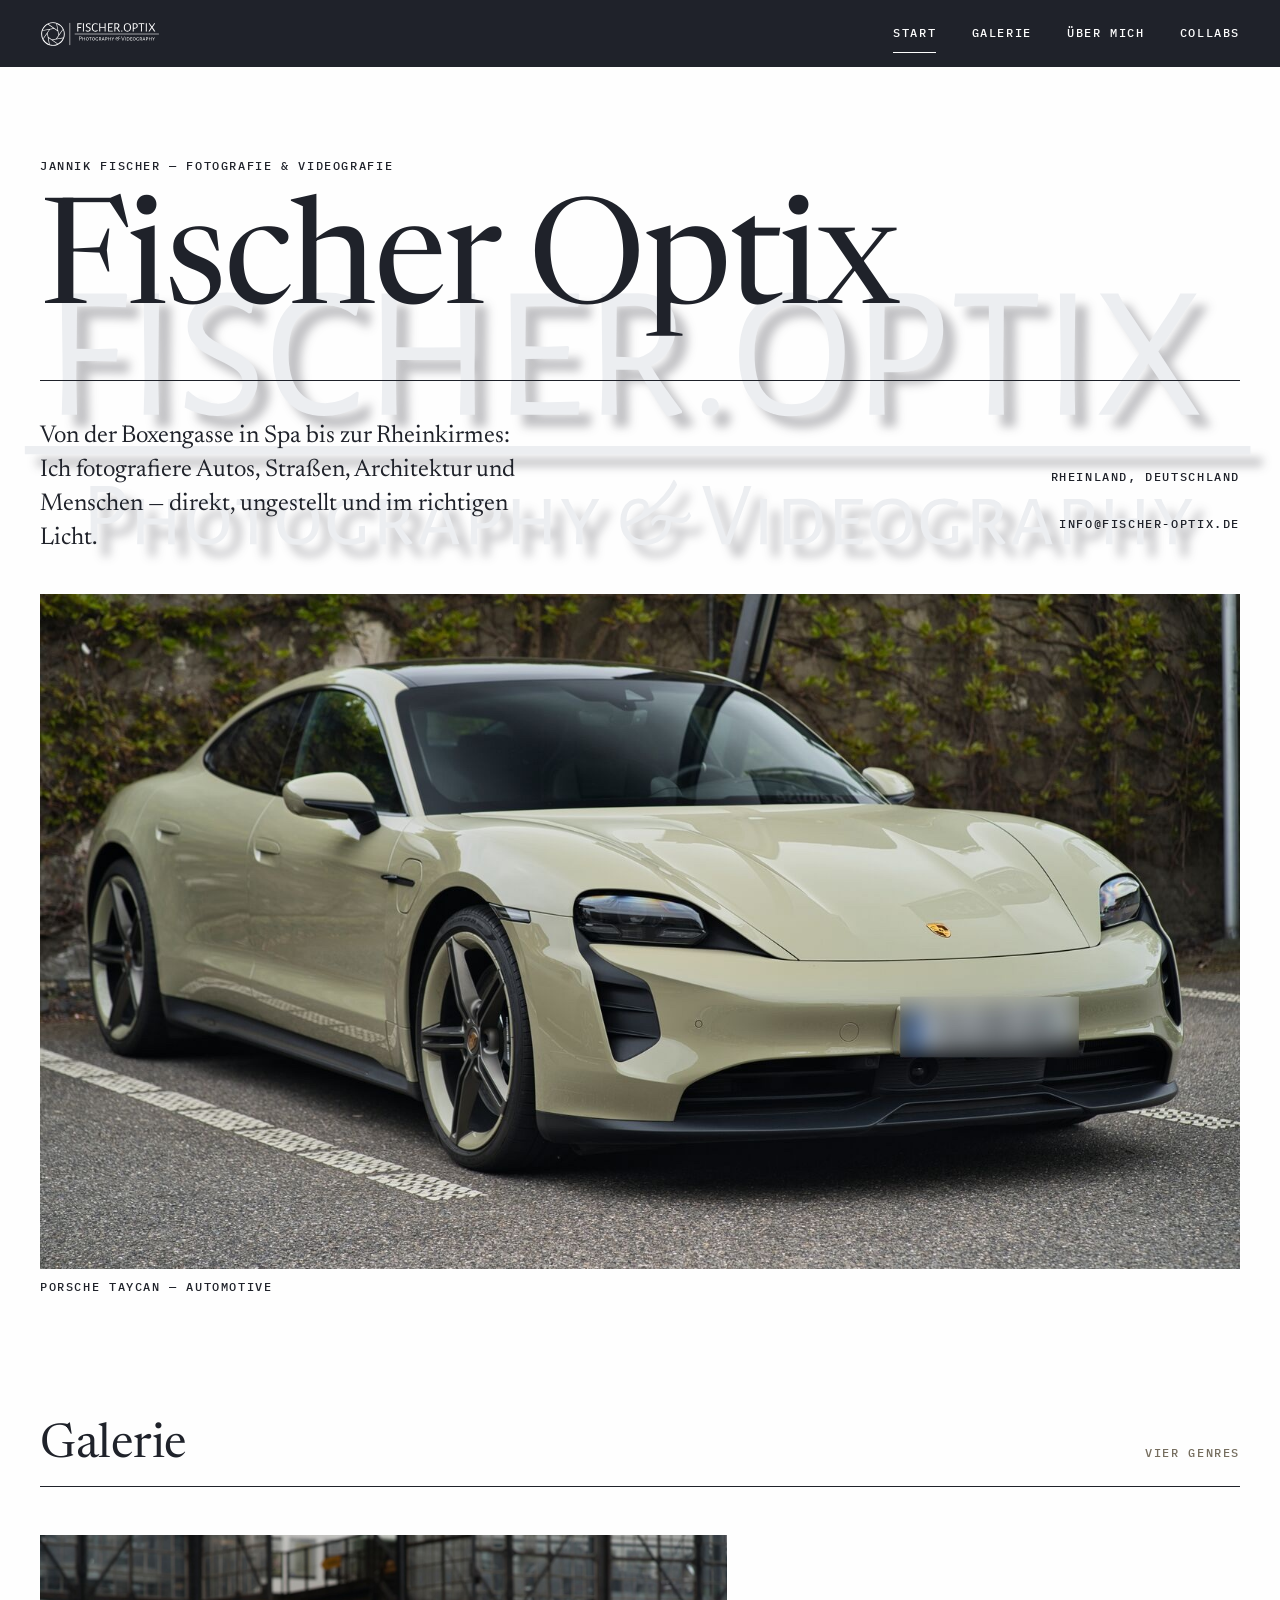
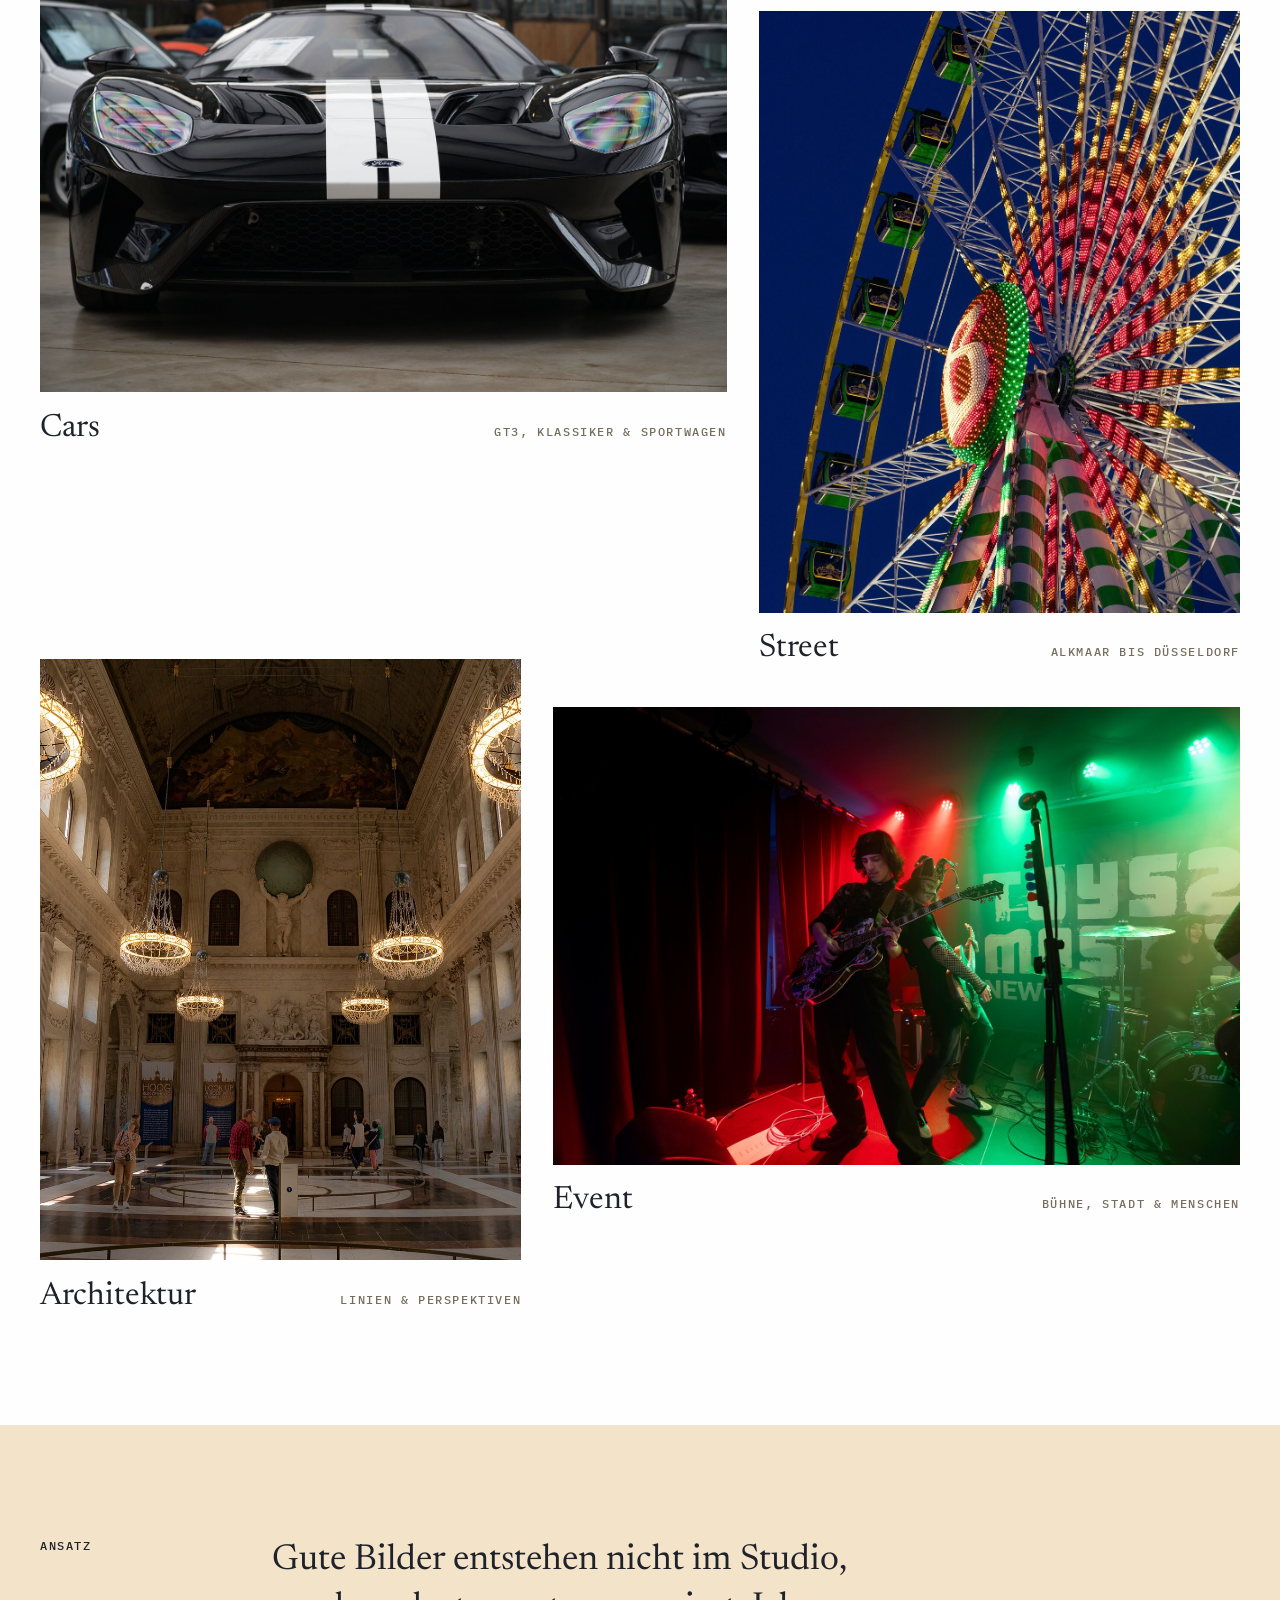
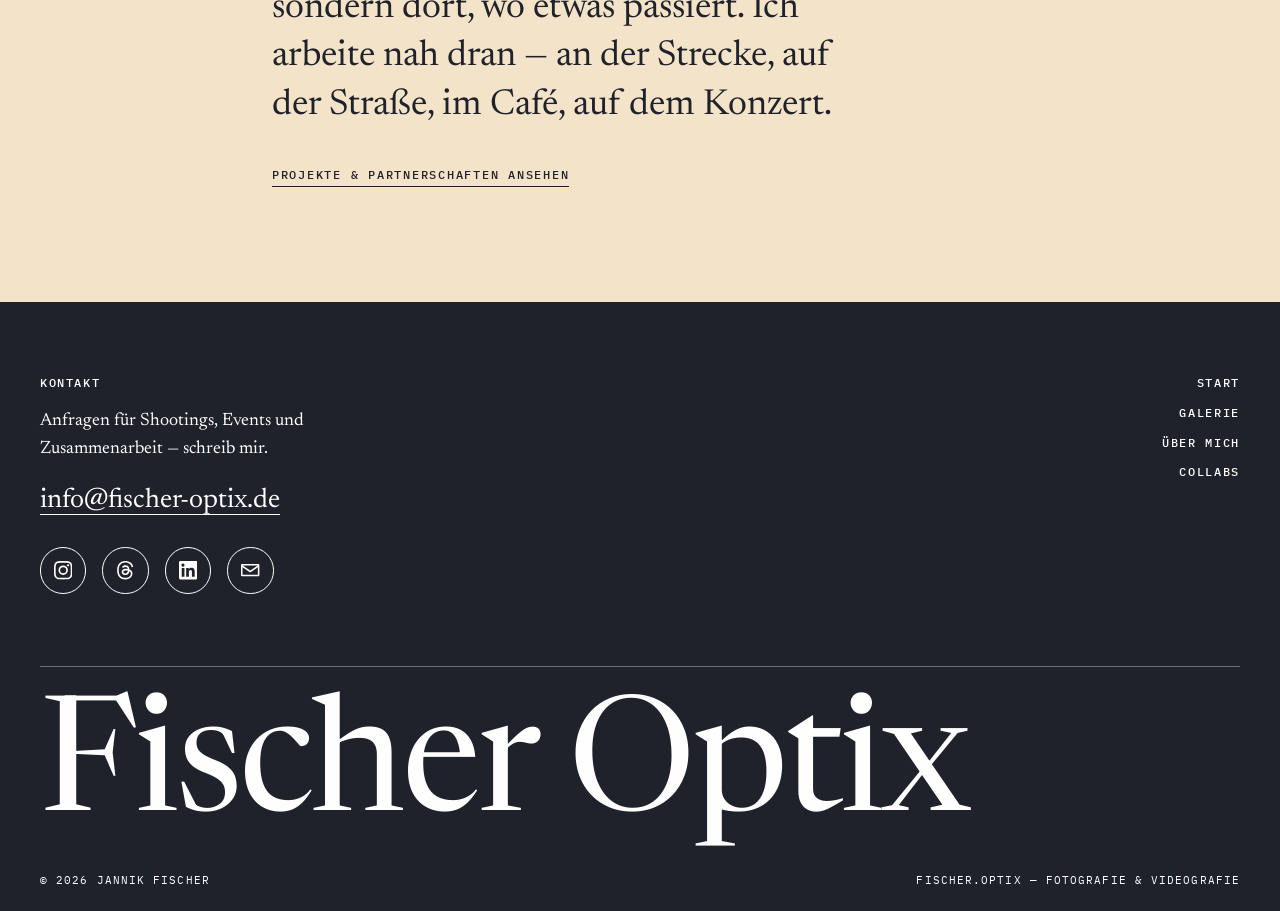
==== commit ccfc346d: "Add files via upload" ====
--- a/index.html
+++ b/index.html
@@ -46,7 +46,7 @@
         </div>
       </div>
       <figure class="hero__figure reveal">
-        <img src="assets/img/car/cars-porsche-taycan.jpg" alt="Porsche Taycan in der Stadt bei Nacht" fetchpriority="high">
+        <img src="assets/img/car/cars-porsche-taycan.jpg" alt="Porsche Taycan in der Stadt bei Nacht" fetchpriority="high" width="1600" height="1067">
         <figcaption class="label">Porsche Taycan — Automotive</figcaption>
       </figure>
     </section>
@@ -59,7 +59,7 @@
       <div class="genres">
         <a class="genre-card reveal" href="gallery.html#cars">
           <div class="genre-card__frame">
-            <img src="assets/img/car/cars-ford-gt.jpg" alt="Ford GT" loading="lazy">
+            <img src="assets/img/car/cars-ford-gt.jpg" alt="Ford GT" loading="lazy" width="1600" height="1067">
           </div>
           <div class="genre-card__row">
             <h3>Cars</h3>
@@ -68,7 +68,7 @@
         </a>
         <a class="genre-card reveal" href="gallery.html#street">
           <div class="genre-card__frame">
-            <img src="assets/img/street/street-duesseldorf-kreuzherrenkirche.jpg" alt="Riesenrad in der Abenddämmerung auf der Rheinkirmes in Düsseldorf" loading="lazy">
+            <img src="assets/img/street/street-duesseldorf-kreuzherrenkirche.jpg" alt="Riesenrad in der Abenddämmerung auf der Rheinkirmes in Düsseldorf" loading="lazy" width="1067" height="1600">
           </div>
           <div class="genre-card__row">
             <h3>Street</h3>
@@ -77,7 +77,7 @@
         </a>
         <a class="genre-card reveal" href="gallery.html#architektur">
           <div class="genre-card__frame">
-            <img src="assets/img/architecture/amsterdam-koeniglicher-palast.jpg" alt="Königlicher Palast in Amsterdam" loading="lazy">
+            <img src="assets/img/architecture/amsterdam-koeniglicher-palast.jpg" alt="Königlicher Palast in Amsterdam" loading="lazy" width="900" height="1600">
           </div>
           <div class="genre-card__row">
             <h3>Architektur</h3>
@@ -86,7 +86,7 @@
         </a>
         <a class="genre-card reveal" href="gallery.html#event">
           <div class="genre-card__frame">
-            <img src="assets/img/event/event-blackbirds-toys2masters-01.jpg" alt="Blackbirds live beim Toys2Masters-Bandcontest" loading="lazy">
+            <img src="assets/img/event/event-blackbirds-toys2masters-01.jpg" alt="Blackbirds live beim Toys2Masters-Bandcontest" loading="lazy" width="1600" height="1067">
           </div>
           <div class="genre-card__row">
             <h3>Event</h3>
--- a/css/style.css
+++ b/css/style.css
@@ -94,7 +94,7 @@
 .bg-wordmark img {
   width: 100%;
   height: auto;
-  filter: drop-shadow(0 0.7rem 1rem rgba(31, 34, 42, 0.35)) drop-shadow(0 0.15rem 0.3rem rgba(31, 34, 42, 0.2));
+  filter: drop-shadow(0.8rem 0.8rem 0.3rem rgba(31, 34, 42, 0.28));
 }
 
 main,
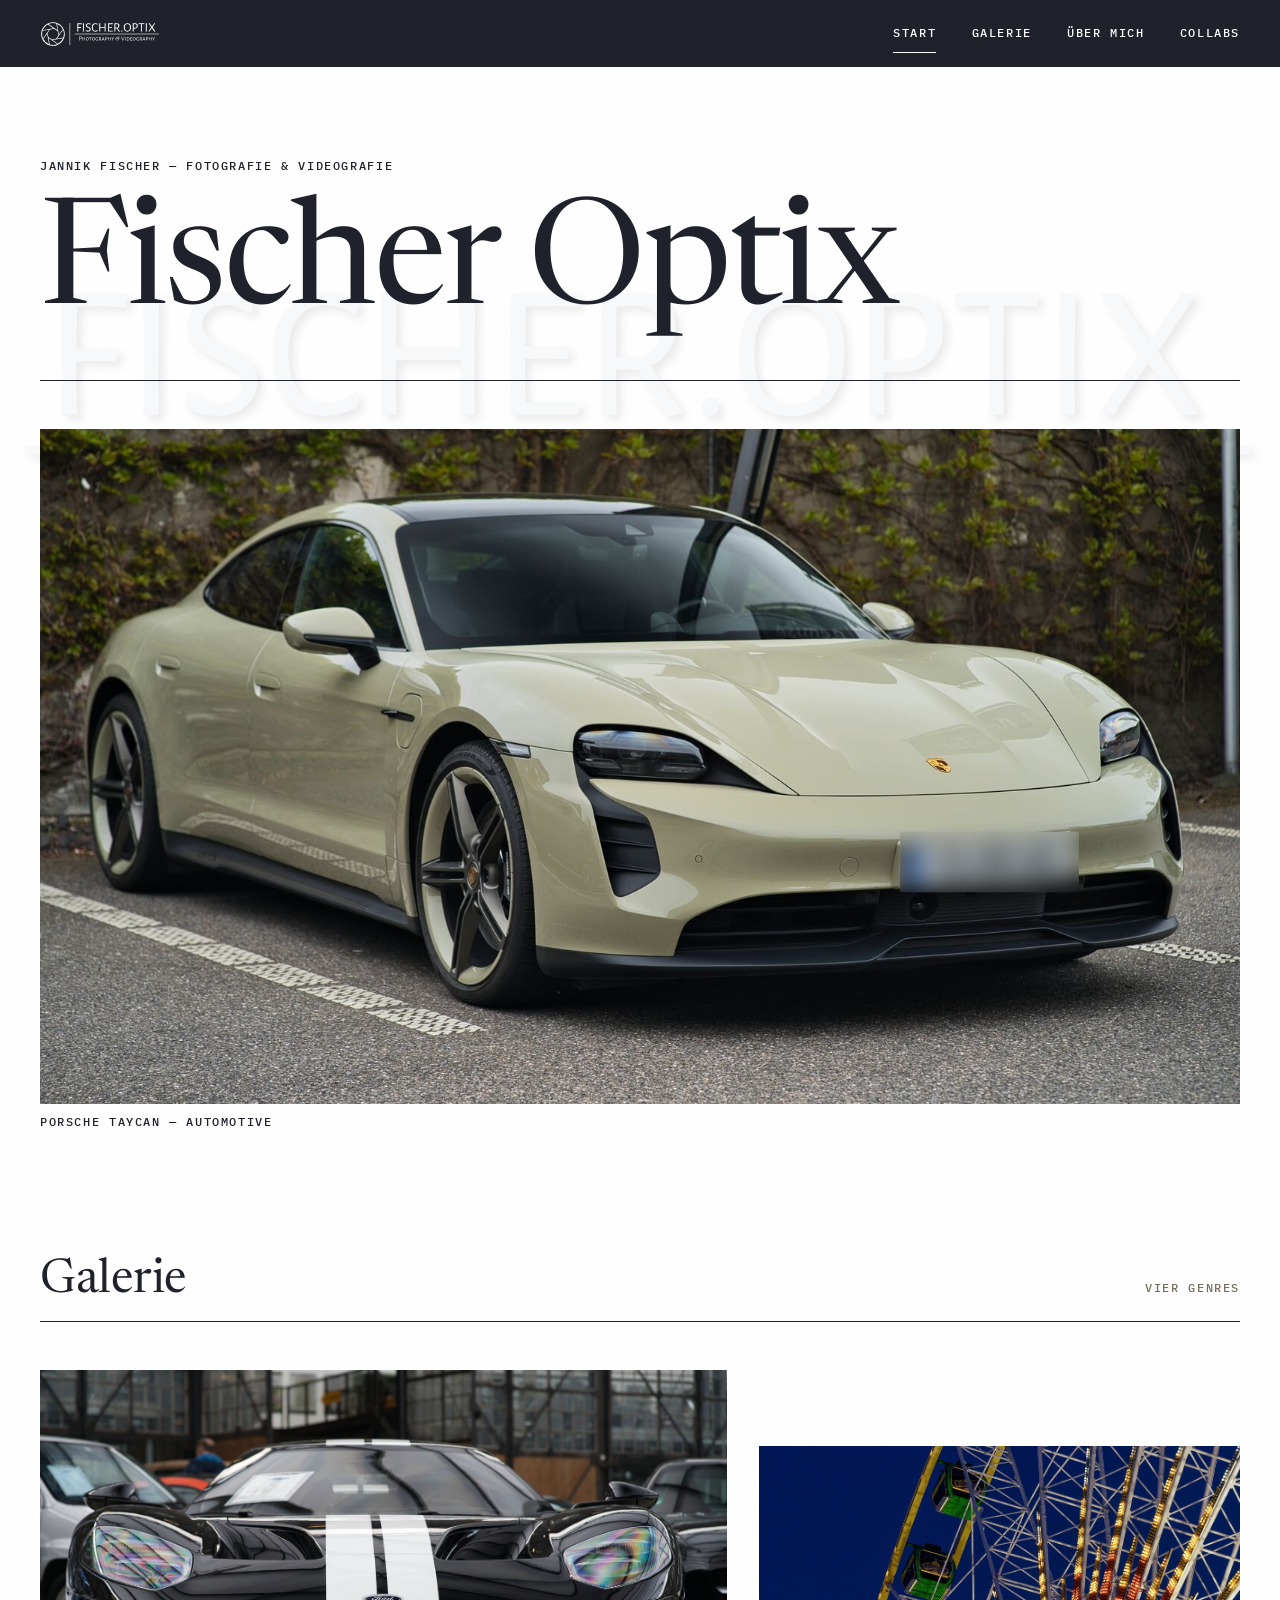
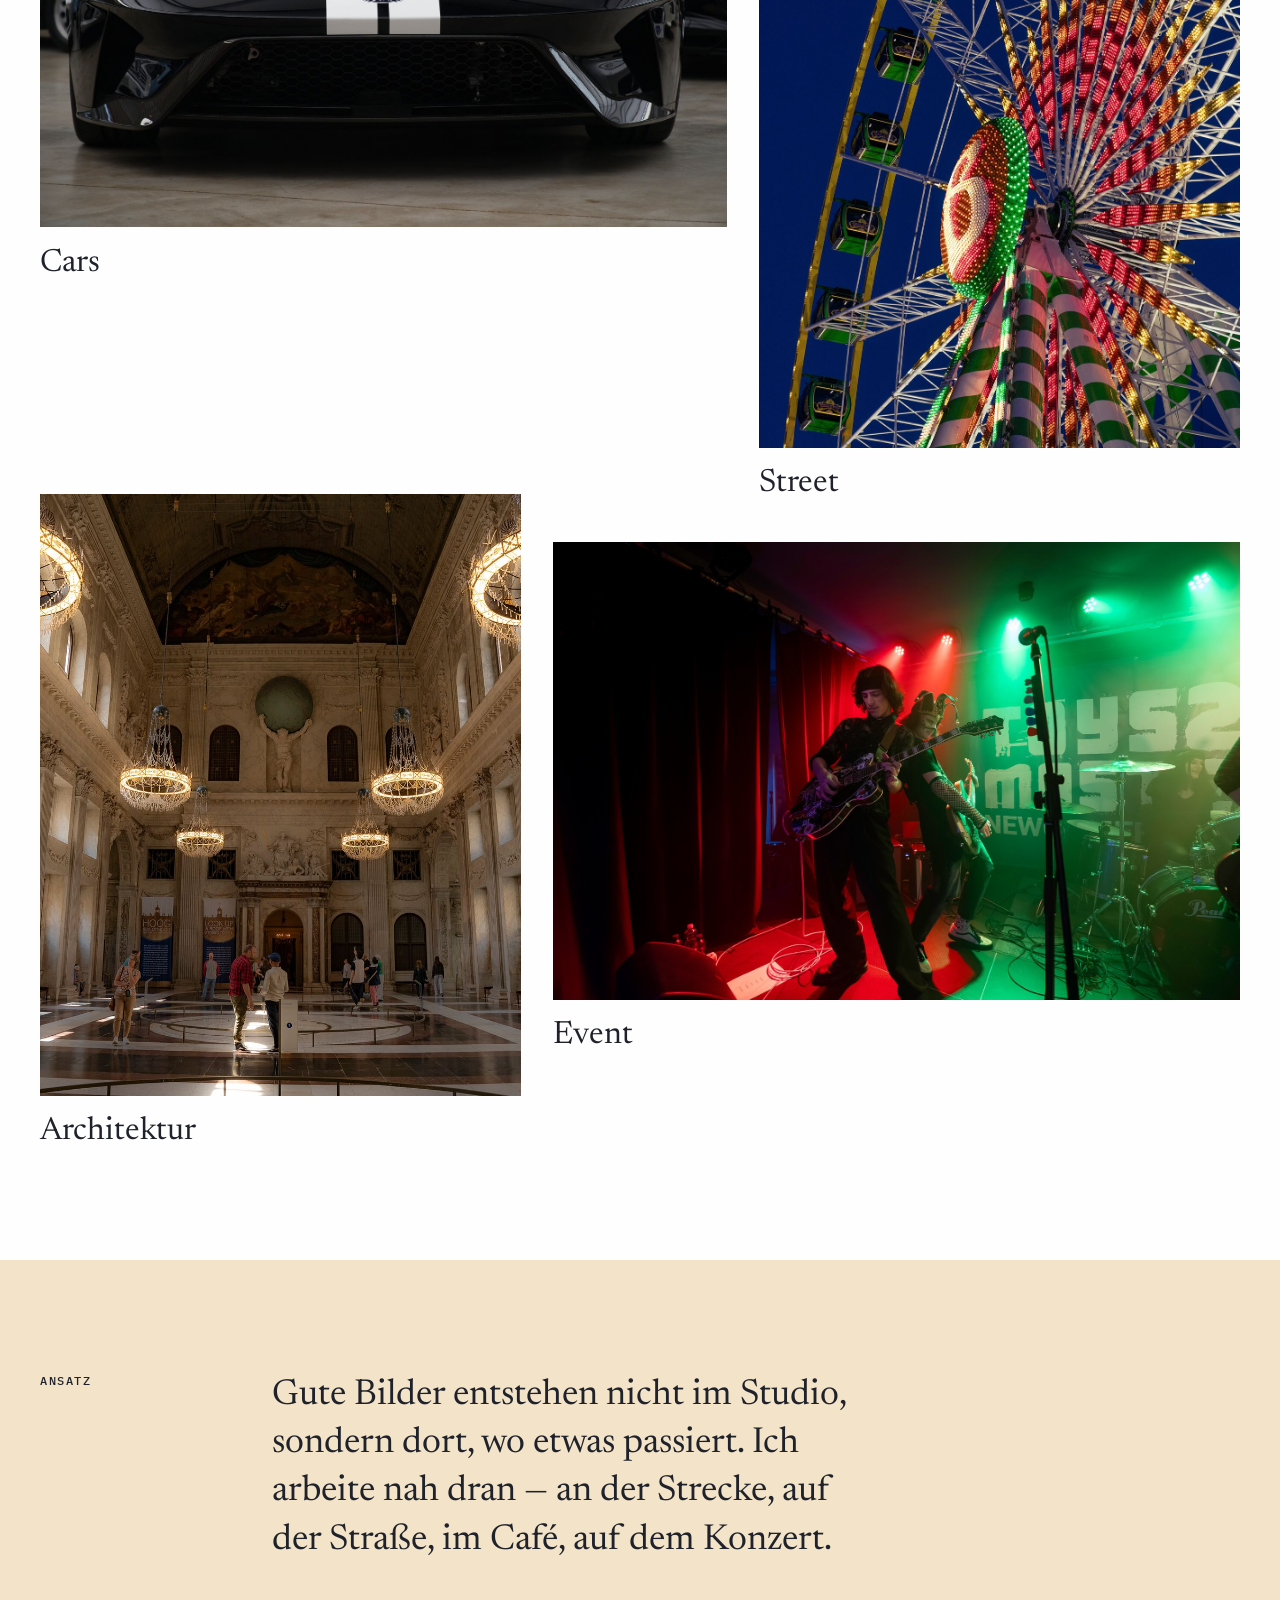
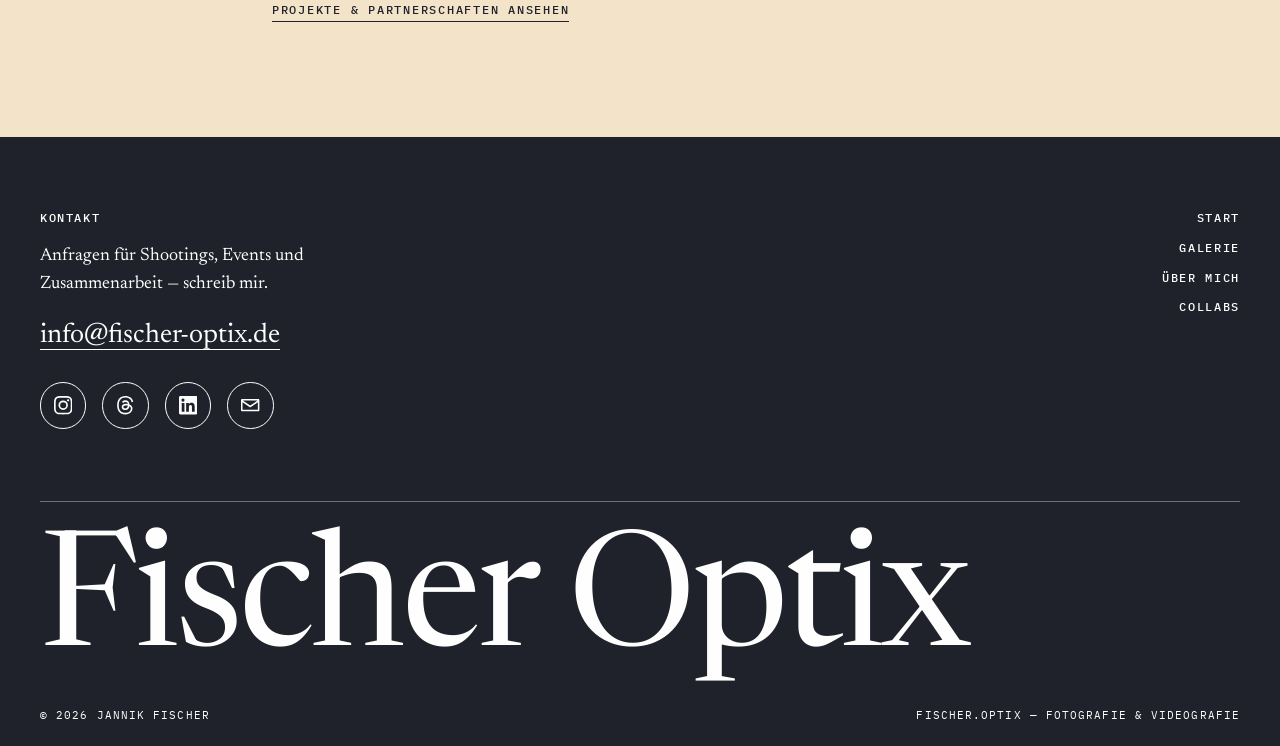
==== commit 3354edb0: "Add files via upload" ====
--- a/index.html
+++ b/index.html
@@ -38,13 +38,6 @@
     <section class="hero wrap">
       <p class="label">Jannik Fischer — Fotografie &amp; Videografie</p>
       <h1 class="wordmark hero__title">Fischer Optix</h1>
-      <div class="hero__row">
-        <p>Von der Boxengasse in Spa bis zur Rheinkirmes: Ich fotografiere Autos, Straßen, Architektur und Menschen — direkt, ungestellt und im richtigen Licht.</p>
-        <div class="hero__meta">
-          <span class="label">Rheinland, Deutschland</span>
-          <span class="label"><a href="mailto:info@fischer-optix.de" style="text-decoration:none">info@fischer-optix.de</a></span>
-        </div>
-      </div>
       <figure class="hero__figure reveal">
         <img src="assets/img/car/cars-porsche-taycan.jpg" alt="Porsche Taycan in der Stadt bei Nacht" fetchpriority="high" width="1600" height="1067">
         <figcaption class="label">Porsche Taycan — Automotive</figcaption>
@@ -63,7 +56,6 @@
           </div>
           <div class="genre-card__row">
             <h3>Cars</h3>
-            <span class="label">GT3, Klassiker &amp; Sportwagen</span>
           </div>
         </a>
         <a class="genre-card reveal" href="gallery.html#street">
@@ -72,7 +64,6 @@
           </div>
           <div class="genre-card__row">
             <h3>Street</h3>
-            <span class="label">Alkmaar bis Düsseldorf</span>
           </div>
         </a>
         <a class="genre-card reveal" href="gallery.html#architektur">
@@ -81,7 +72,6 @@
           </div>
           <div class="genre-card__row">
             <h3>Architektur</h3>
-            <span class="label">Linien &amp; Perspektiven</span>
           </div>
         </a>
         <a class="genre-card reveal" href="gallery.html#event">
@@ -90,7 +80,6 @@
           </div>
           <div class="genre-card__row">
             <h3>Event</h3>
-            <span class="label">Bühne, Stadt &amp; Menschen</span>
           </div>
         </a>
       </div>
--- a/css/style.css
+++ b/css/style.css
@@ -87,14 +87,14 @@
   width: min(98vw, 150rem);
   z-index: 0;
   pointer-events: none;
-  opacity: 1;
+  opacity: 0.55;
   transition: opacity 0.2s linear;
 }
 
 .bg-wordmark img {
   width: 100%;
   height: auto;
-  filter: drop-shadow(0.8rem 0.8rem 0.3rem rgba(31, 34, 42, 0.28));
+  filter: drop-shadow(0.35rem 0.35rem 0.25rem rgba(31, 34, 42, 0.16));
 }
 
 main,
@@ -268,6 +268,10 @@
   text-align: right;
 }
 
+.hero__figure {
+  margin-top: clamp(1.6rem, 4vw, 3rem);
+}
+
 .hero__figure img {
   width: 100%;
   aspect-ratio: 16 / 9;
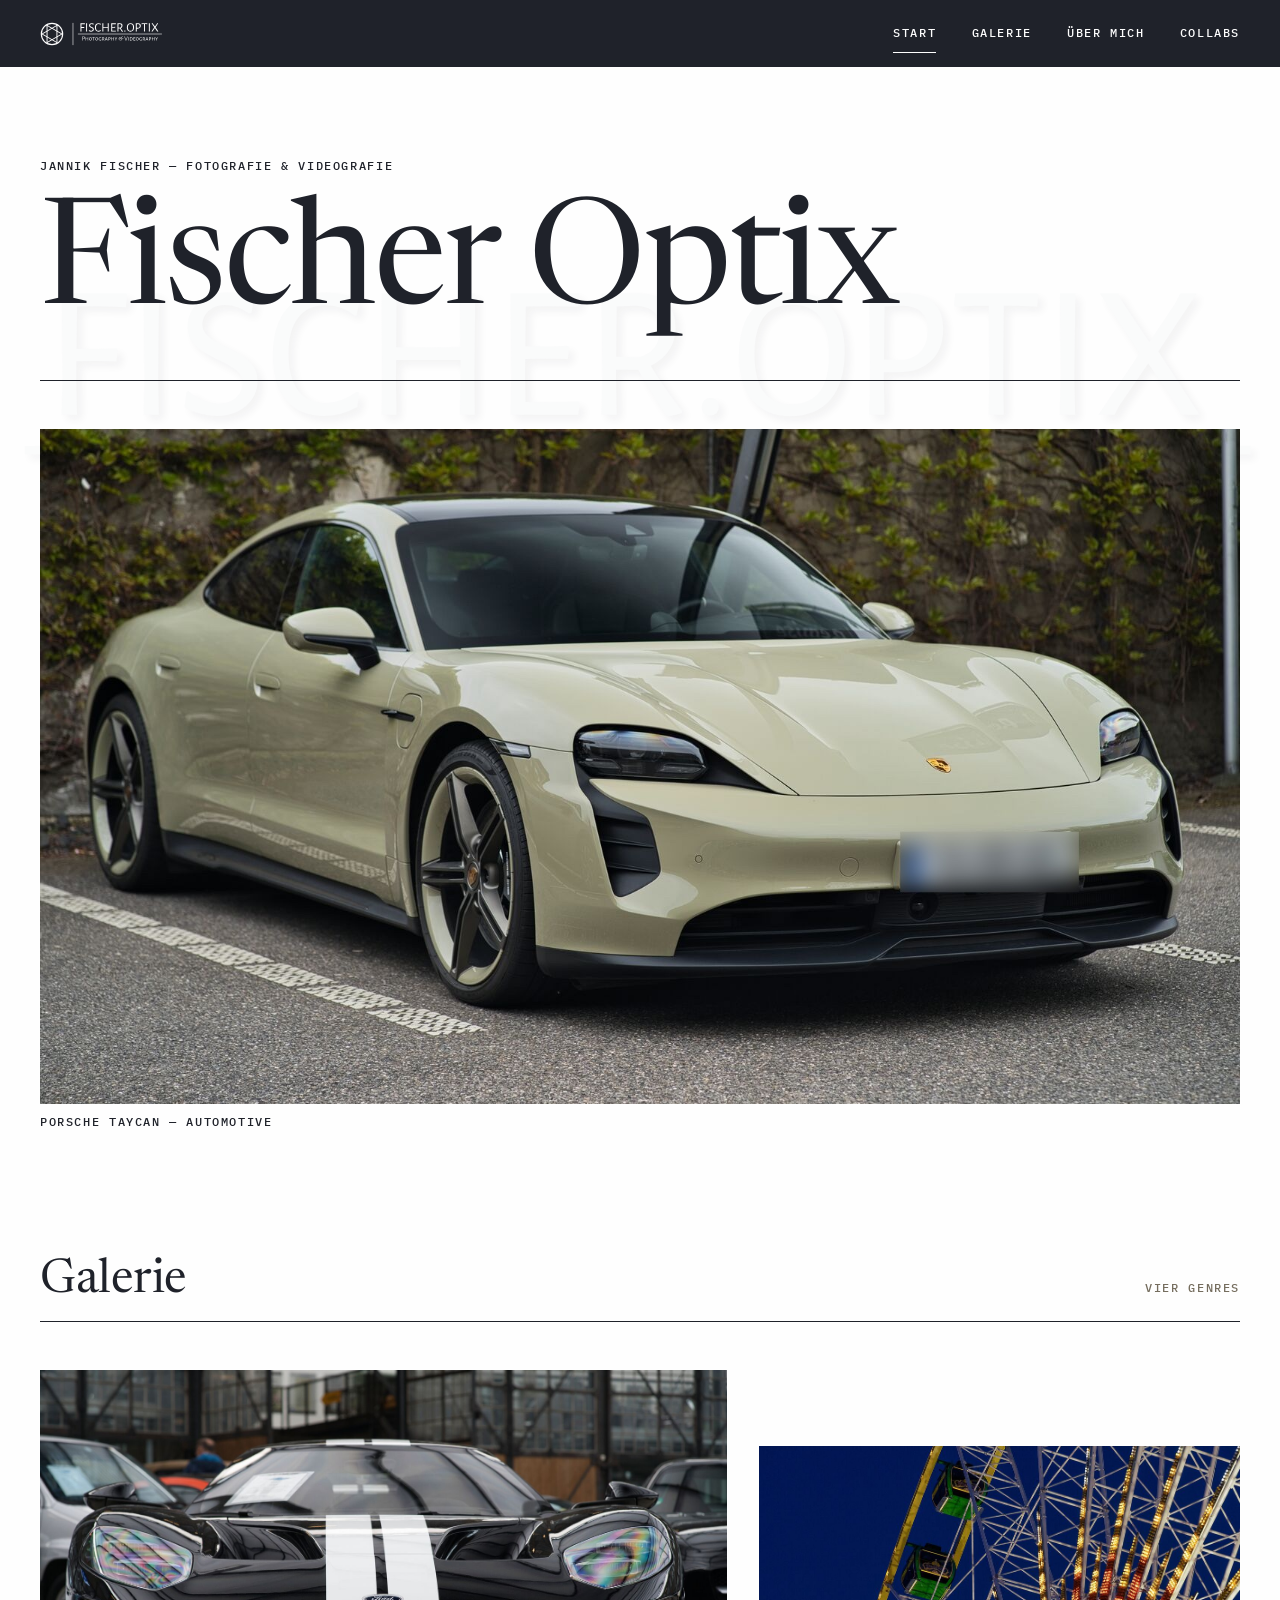
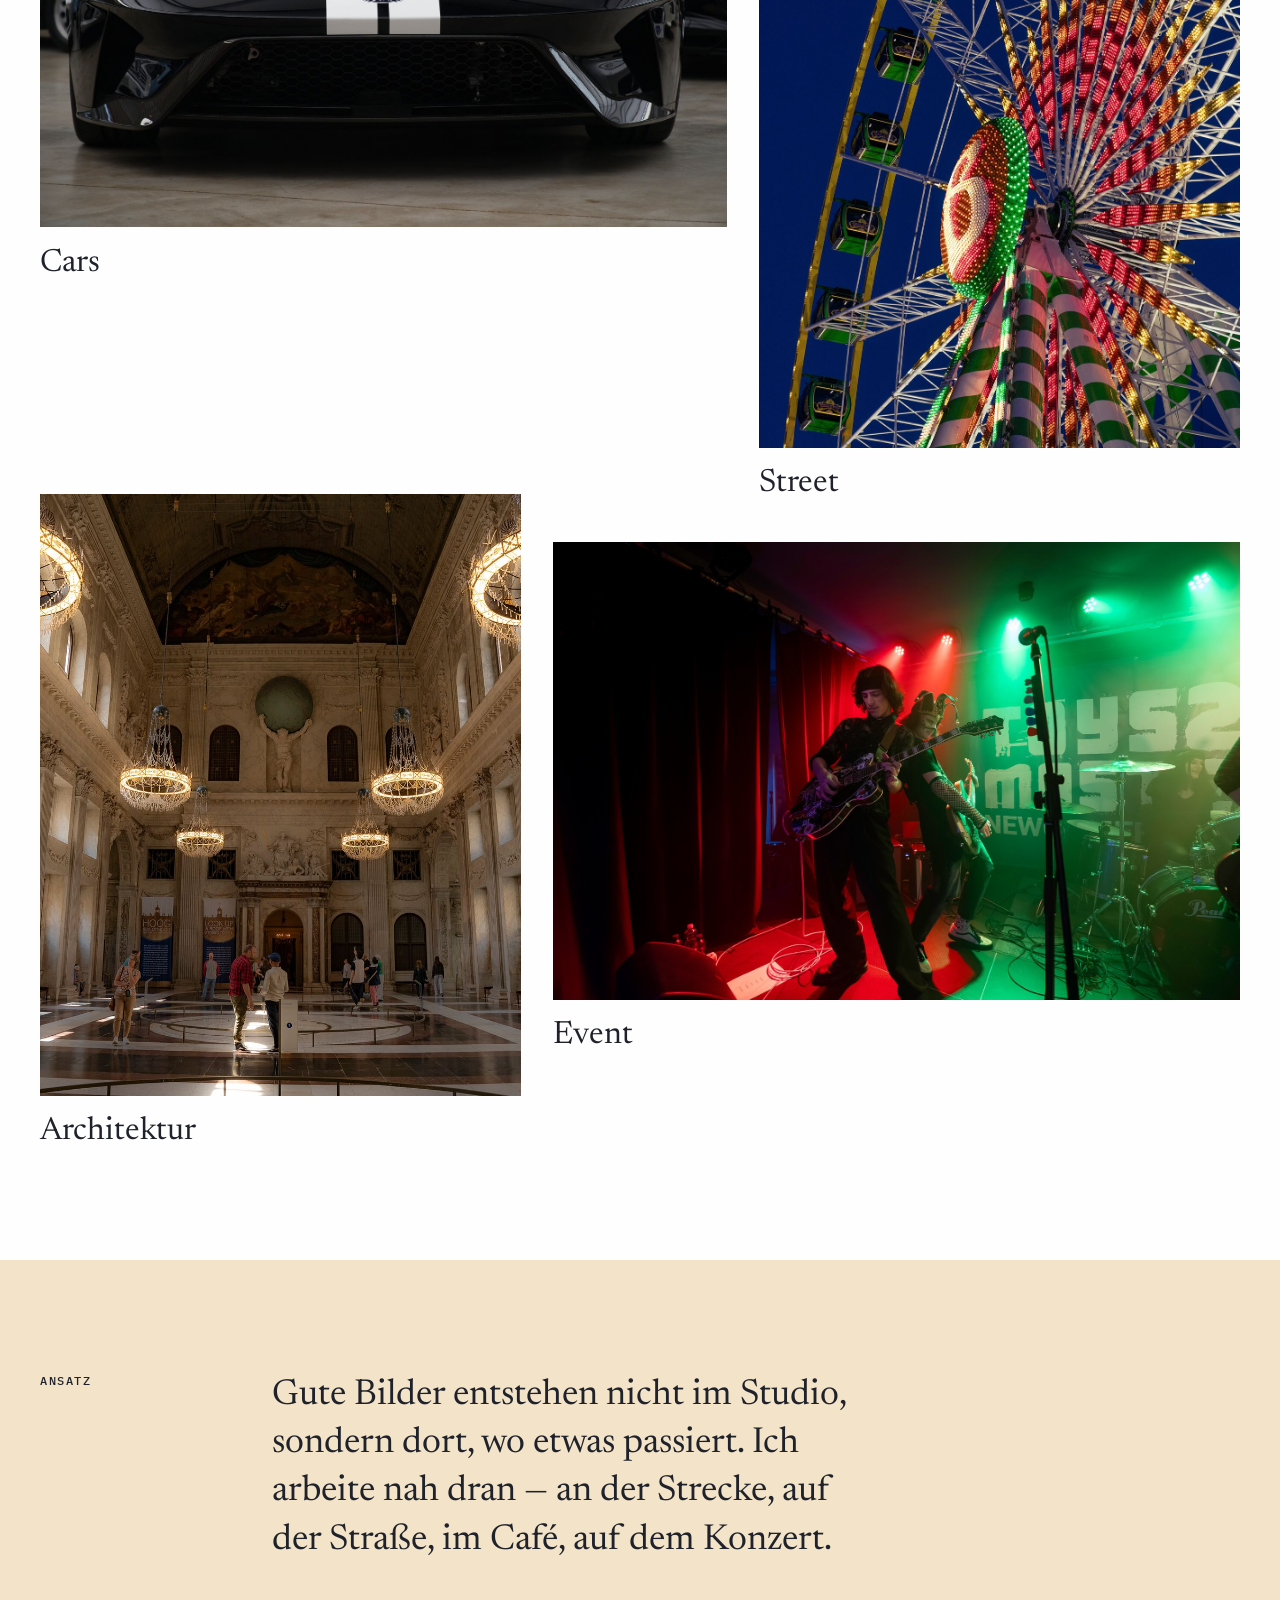
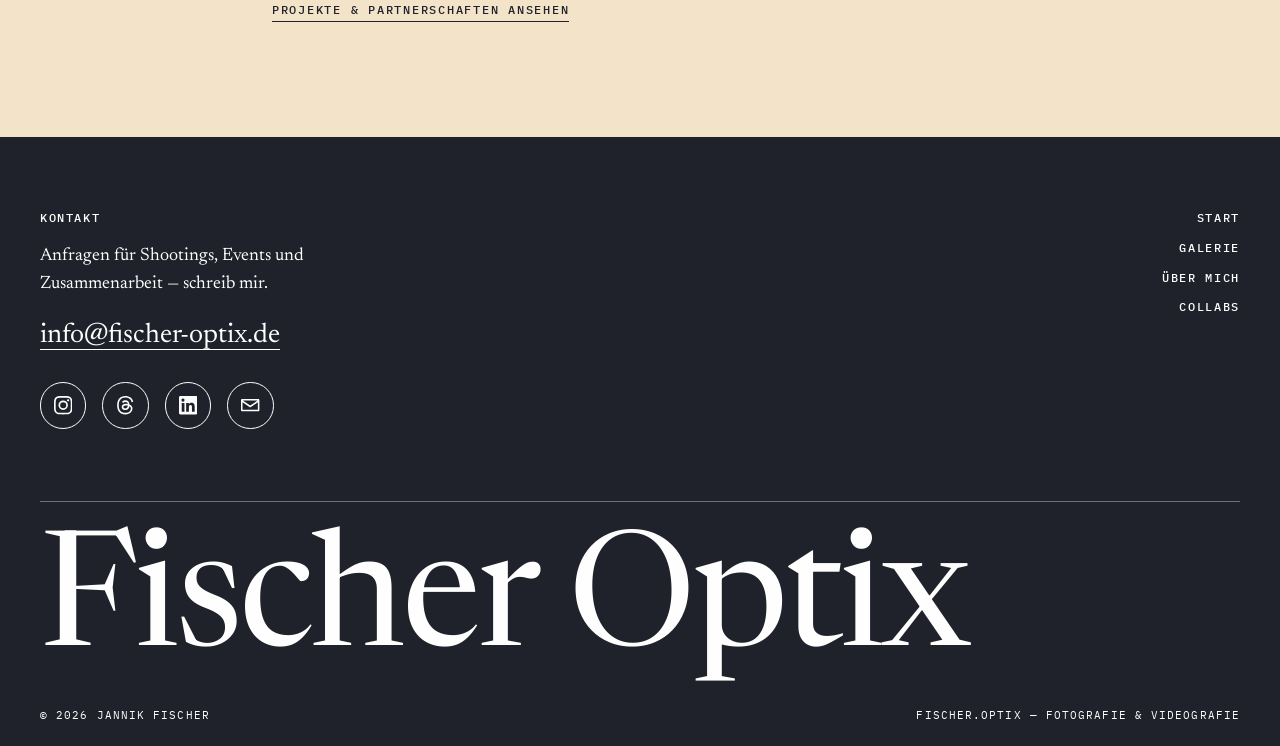
==== commit e25ea048: "Add files via upload" ====
--- a/index.html
+++ b/index.html
@@ -15,7 +15,18 @@
   <header class="site-header">
     <div class="site-header__inner">
       <a class="site-header__logo" href="index.html" aria-label="Fischer Optix — zur Startseite">
-        <img src="assets/logo/fischer-optix-white.svg" alt="Fischer Optix — Photography &amp; Videography">
+        <svg class="logo-aperture" viewBox="0 0 126 126" aria-hidden="true" focusable="false">
+          <circle cx="63" cy="63" r="56" fill="none" stroke="currentColor" stroke-width="6"/>
+          <g fill="none" stroke="currentColor" stroke-width="5" stroke-linecap="round">
+            <line class="blade" x1="115" y1="63" x2="37" y2="108.03" style="transform-origin:115px 63px"/>
+            <line class="blade" x1="89" y1="108.03" x2="11" y2="63" style="transform-origin:89px 108.03px"/>
+            <line class="blade" x1="37" y1="108.03" x2="37" y2="17.97" style="transform-origin:37px 108.03px"/>
+            <line class="blade" x1="11" y1="63" x2="89" y2="17.97" style="transform-origin:11px 63px"/>
+            <line class="blade" x1="37" y1="17.97" x2="115" y2="63" style="transform-origin:37px 17.97px"/>
+            <line class="blade" x1="89" y1="17.97" x2="89" y2="108.03" style="transform-origin:89px 17.97px"/>
+          </g>
+        </svg>
+        <img src="assets/logo/fischer-optix-wordmark-white.svg" alt="Fischer Optix — Photography &amp; Videography">
       </a>
       <button class="nav-toggle" type="button" aria-expanded="false" aria-controls="site-nav" aria-label="Menü öffnen">
         <span></span><span></span><span></span>
--- a/css/style.css
+++ b/css/style.css
@@ -87,7 +87,7 @@
   width: min(98vw, 150rem);
   z-index: 0;
   pointer-events: none;
-  opacity: 0.55;
+  opacity: 0.3;
   transition: opacity 0.2s linear;
 }
 
@@ -127,12 +127,37 @@
 .site-header__logo {
   display: flex;
   align-items: center;
+  gap: 0.45rem;
   min-width: 0;
+  color: var(--white);
 }
 
 .site-header__logo img {
   height: 1.5rem;
   width: auto;
+}
+
+.logo-aperture {
+  height: 1.5rem;
+  width: auto;
+  display: block;
+  flex-shrink: 0;
+}
+
+.logo-aperture .blade {
+  transform-box: view-box;
+  transition: transform 0.5s var(--easing);
+}
+
+.site-header__logo:hover .logo-aperture .blade,
+.site-header__logo:focus-visible .logo-aperture .blade {
+  transform: rotate(30deg);
+}
+
+@media (prefers-reduced-motion: reduce) {
+  .logo-aperture .blade {
+    transition: none;
+  }
 }
 
 .site-nav {
@@ -305,9 +330,10 @@
 
 .section-head {
   display: flex;
+  flex-wrap: wrap;
   align-items: baseline;
   justify-content: space-between;
-  gap: 1rem;
+  gap: 0.4rem 1rem;
   border-bottom: 1px solid var(--black);
   padding-bottom: 0.9rem;
   margin-bottom: clamp(1.6rem, 4vw, 3rem);
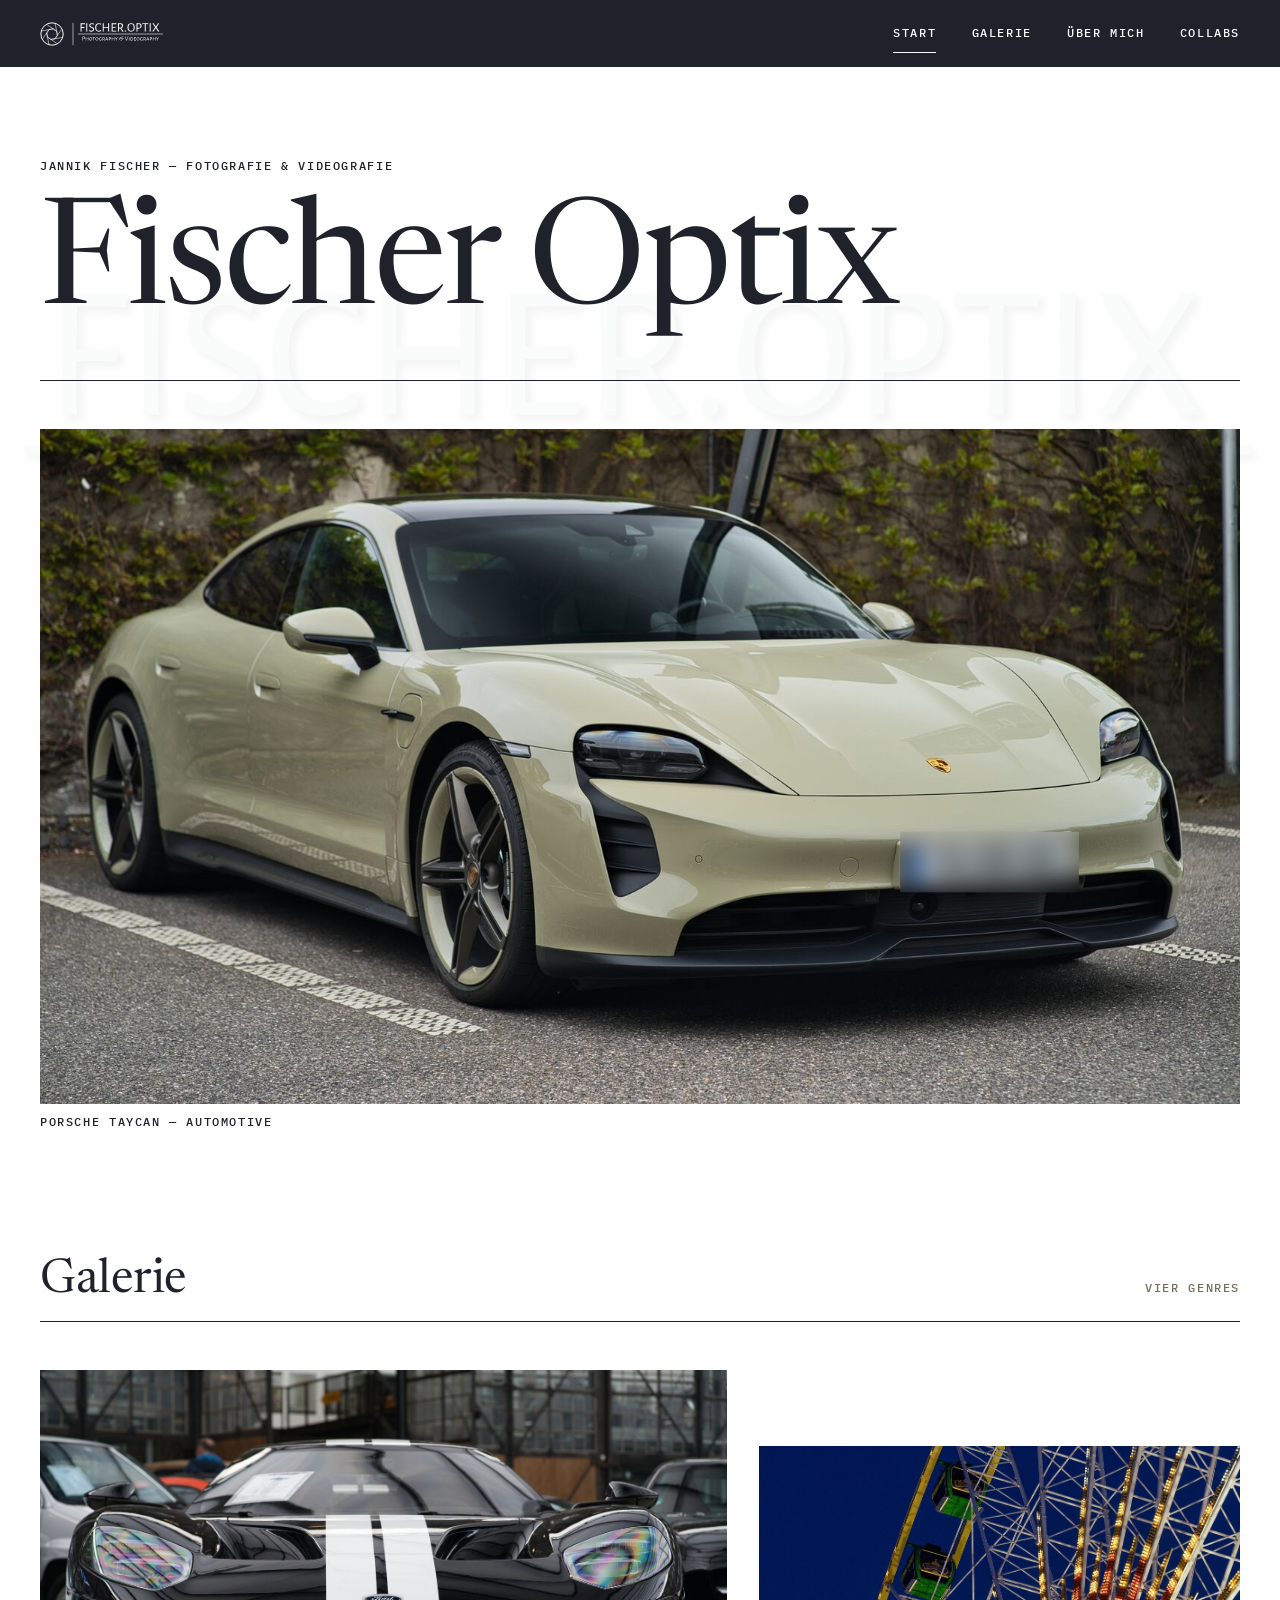
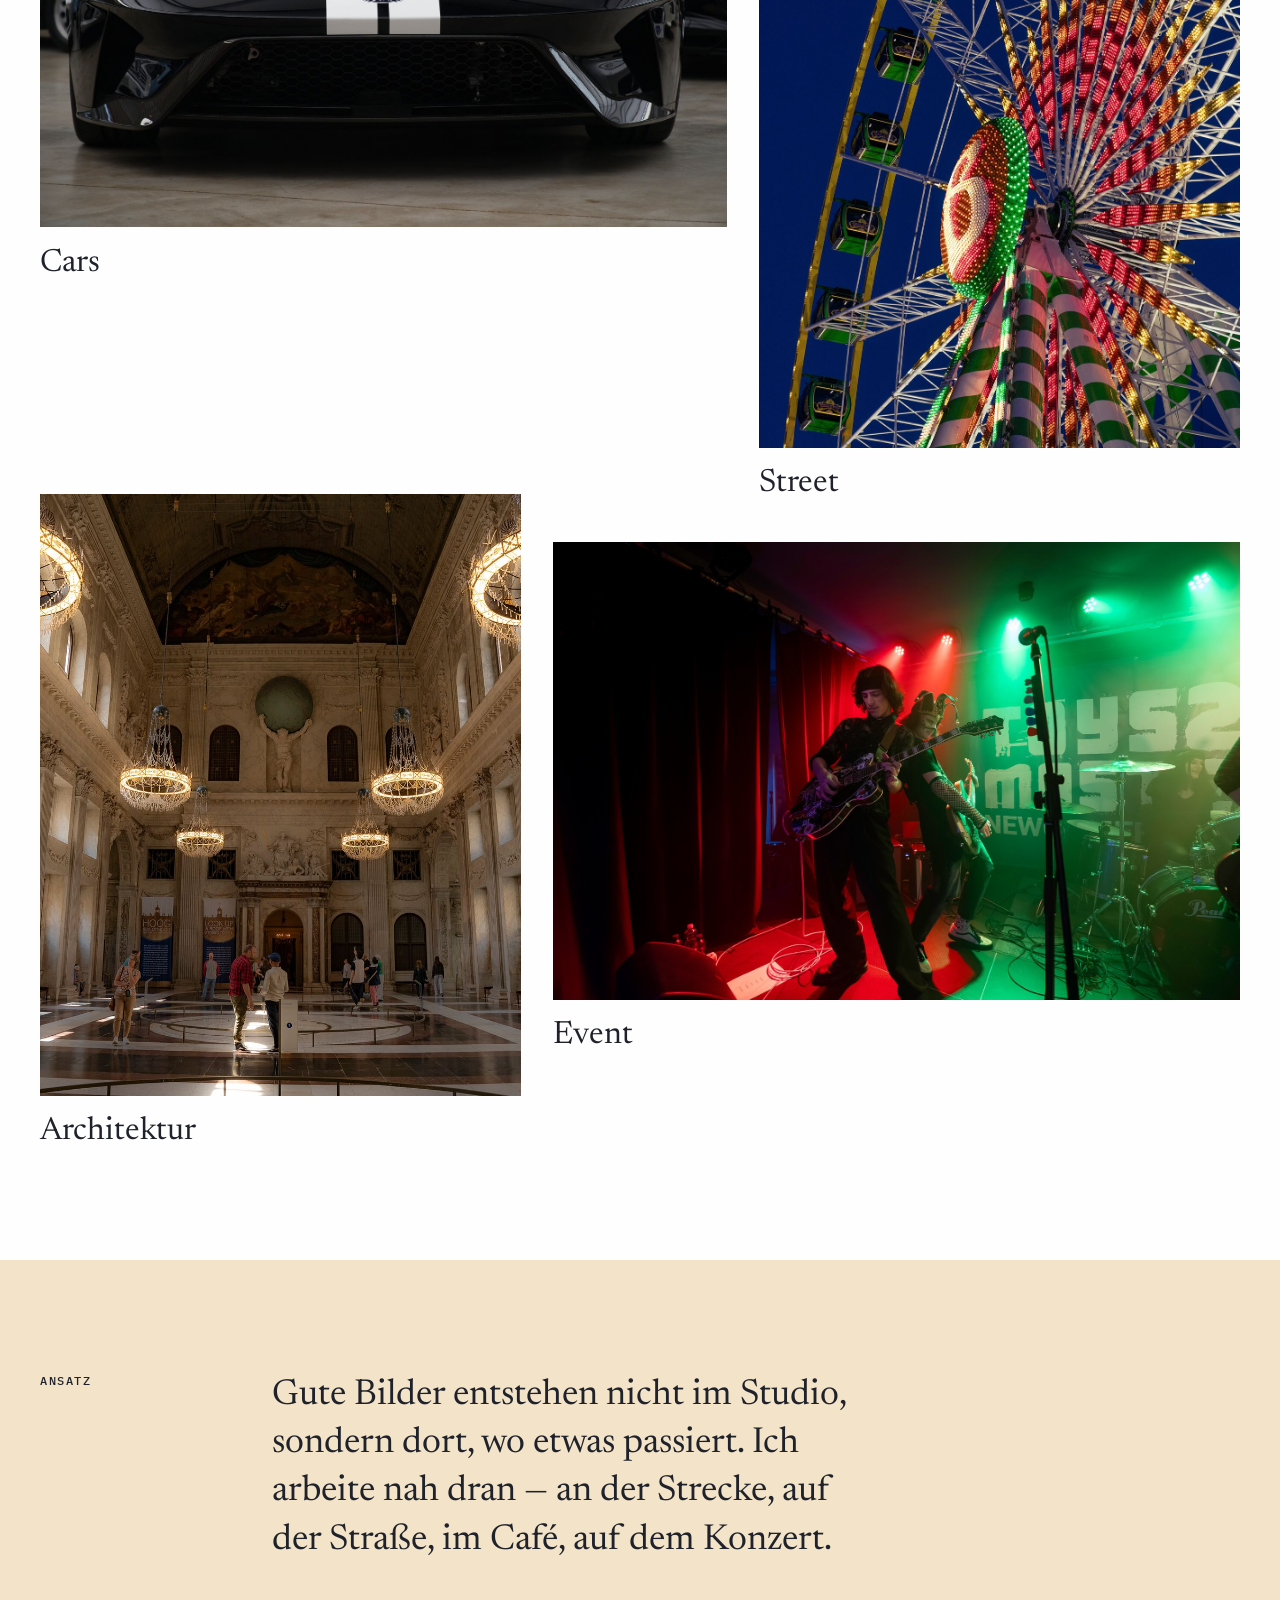
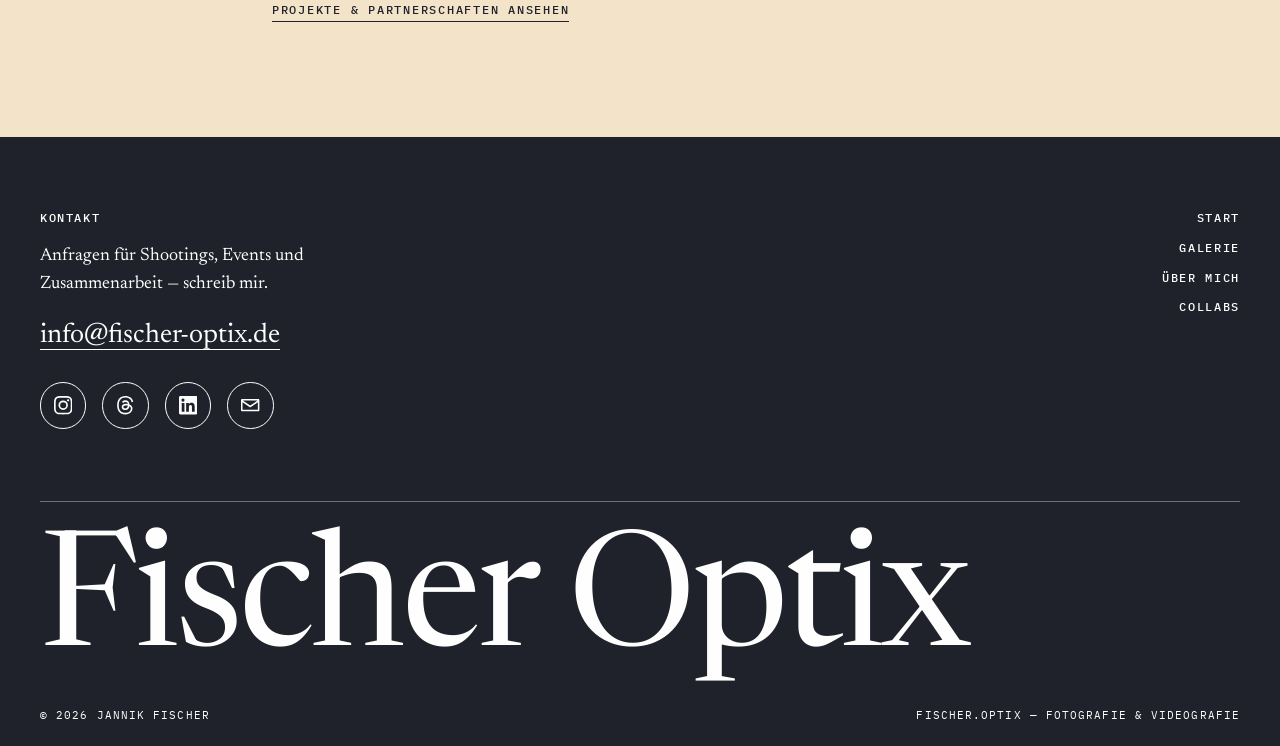
==== commit 2027c343: "Add files via upload" ====
--- a/index.html
+++ b/index.html
@@ -15,16 +15,19 @@
   <header class="site-header">
     <div class="site-header__inner">
       <a class="site-header__logo" href="index.html" aria-label="Fischer Optix — zur Startseite">
-        <svg class="logo-aperture" viewBox="0 0 126 126" aria-hidden="true" focusable="false">
-          <circle cx="63" cy="63" r="56" fill="none" stroke="currentColor" stroke-width="6"/>
-          <g fill="none" stroke="currentColor" stroke-width="5" stroke-linecap="round">
-            <line class="blade" x1="115" y1="63" x2="37" y2="108.03" style="transform-origin:115px 63px"/>
-            <line class="blade" x1="89" y1="108.03" x2="11" y2="63" style="transform-origin:89px 108.03px"/>
-            <line class="blade" x1="37" y1="108.03" x2="37" y2="17.97" style="transform-origin:37px 108.03px"/>
-            <line class="blade" x1="11" y1="63" x2="89" y2="17.97" style="transform-origin:11px 63px"/>
-            <line class="blade" x1="37" y1="17.97" x2="115" y2="63" style="transform-origin:37px 17.97px"/>
-            <line class="blade" x1="89" y1="17.97" x2="89" y2="108.03" style="transform-origin:89px 17.97px"/>
+        <svg class="logo-aperture" viewBox="4 -1 129 128" aria-hidden="true" focusable="false">
+          <circle cx="68.208" cy="63.069" r="59.75" fill="none" stroke="currentColor" stroke-width="5.1"/>
+          <g stroke="currentColor" stroke-width="3" fill="none">
+            <line class="blade" x1="62.67" y1="92.15" x2="122.77" y2="81.54" style="transform-origin:122.77px 81.54px"/>
+            <line class="blade" x1="43.98" y1="79.27" x2="94.70" y2="114.21" style="transform-origin:94.70px 114.21px"/>
+            <line class="blade" x1="39.96" y1="57.25" x2="51.05" y2="118.05" style="transform-origin:51.05px 118.05px"/>
+            <line class="blade" x1="52.28" y1="39.53" x2="17.25" y2="89.92" style="transform-origin:17.25px 89.92px"/>
+            <line class="blade" x1="74.02" y1="35.51" x2="12.95" y2="46.80" style="transform-origin:12.95px 46.80px"/>
+            <line class="blade" x1="92.86" y1="48.53" x2="40.68" y2="12.47" style="transform-origin:40.68px 12.47px"/>
+            <line class="blade" x1="96.87" y1="69.99" x2="85.29" y2="8.06" style="transform-origin:85.29px 8.06px"/>
+            <line class="blade" x1="83.86" y1="88.41" x2="119.83" y2="37.51" style="transform-origin:119.83px 37.51px"/>
           </g>
+          <path class="iris" d="M 83.855,88.409 L 62.67,92.148 L 43.976,79.27 L 39.96,57.253 L 52.284,39.53 L 74.024,35.514 L 92.856,48.53 L 96.871,69.993 L 83.855,88.409" fill="none" stroke="currentColor" stroke-width="3" style="transform-origin:68.208px 63.069px"/>
         </svg>
         <img src="assets/logo/fischer-optix-wordmark-white.svg" alt="Fischer Optix — Photography &amp; Videography">
       </a>
--- a/css/style.css
+++ b/css/style.css
@@ -144,18 +144,25 @@
   flex-shrink: 0;
 }
 
-.logo-aperture .blade {
+.logo-aperture .blade,
+.logo-aperture .iris {
   transform-box: view-box;
   transition: transform 0.5s var(--easing);
 }
 
 .site-header__logo:hover .logo-aperture .blade,
 .site-header__logo:focus-visible .logo-aperture .blade {
-  transform: rotate(30deg);
+  transform: rotate(28deg);
+}
+
+.site-header__logo:hover .logo-aperture .iris,
+.site-header__logo:focus-visible .logo-aperture .iris {
+  transform: scale(0.001);
 }
 
 @media (prefers-reduced-motion: reduce) {
-  .logo-aperture .blade {
+  .logo-aperture .blade,
+  .logo-aperture .iris {
     transition: none;
   }
 }
